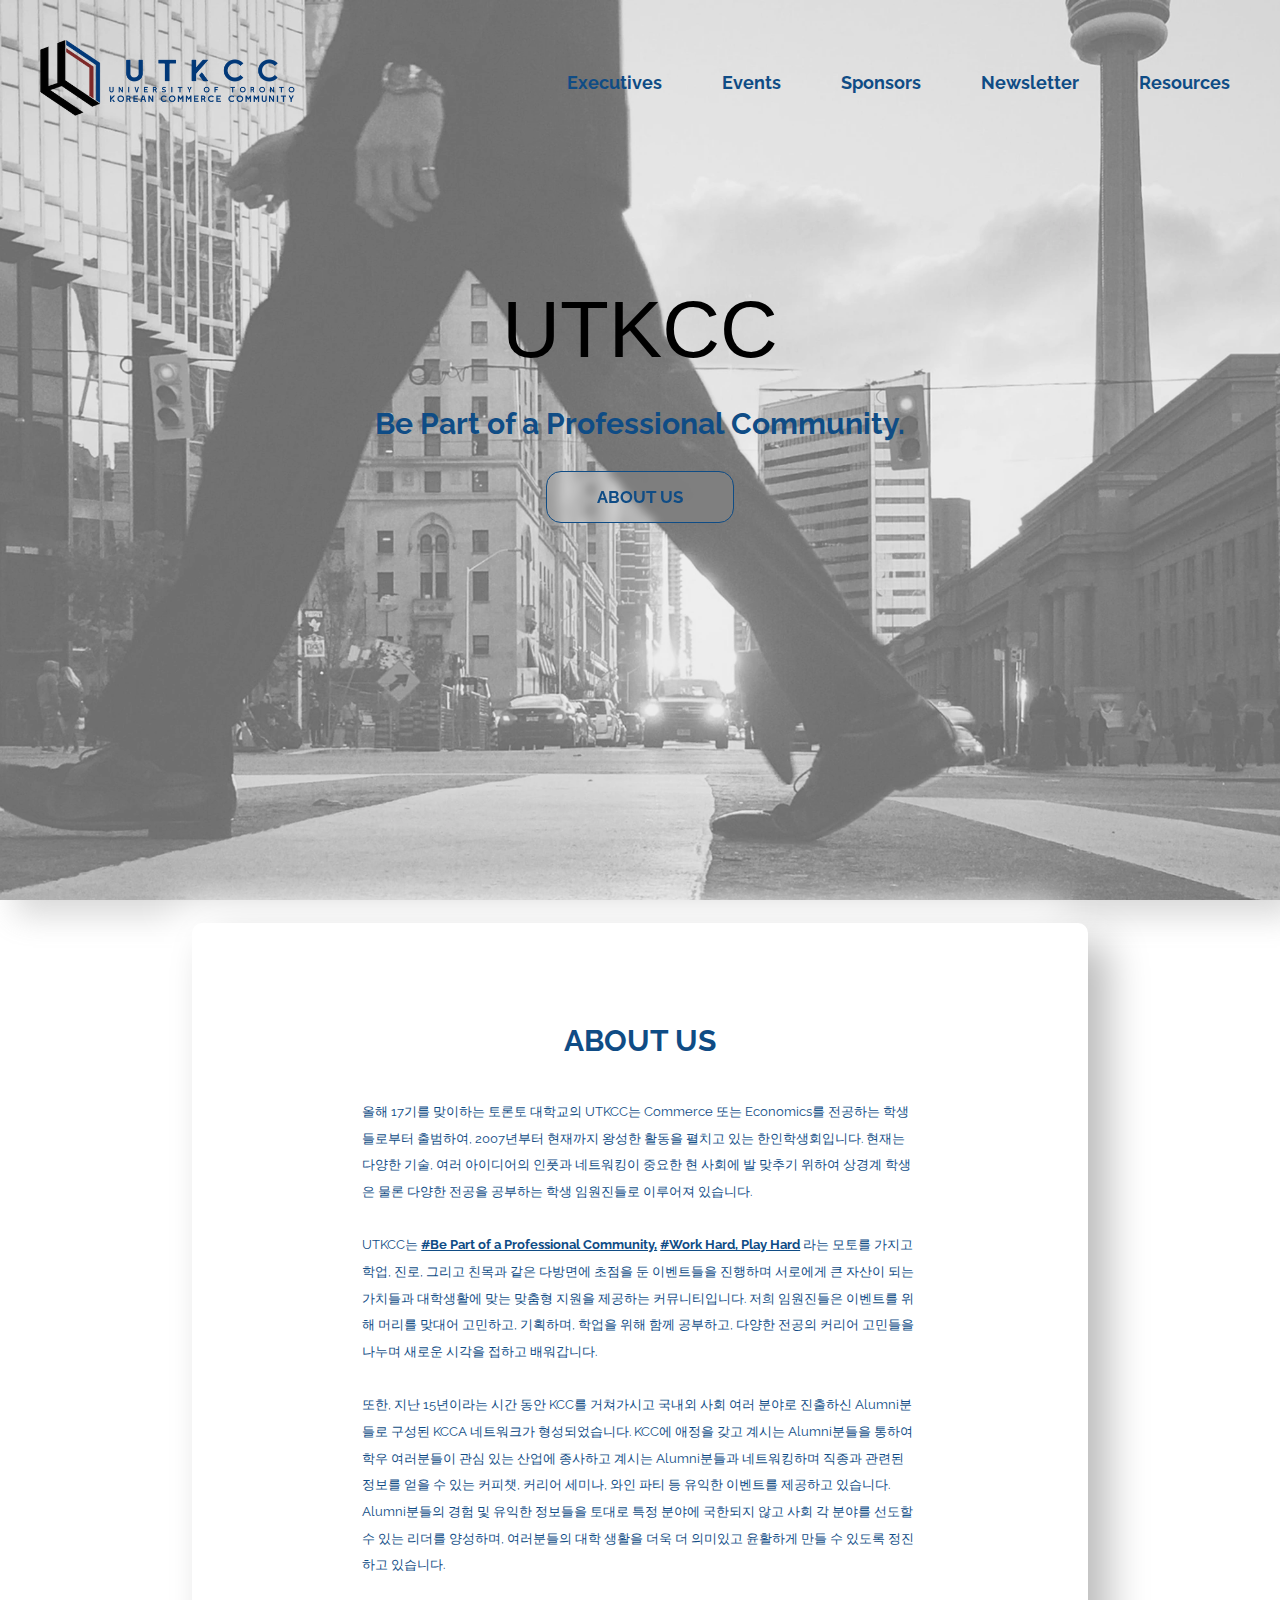
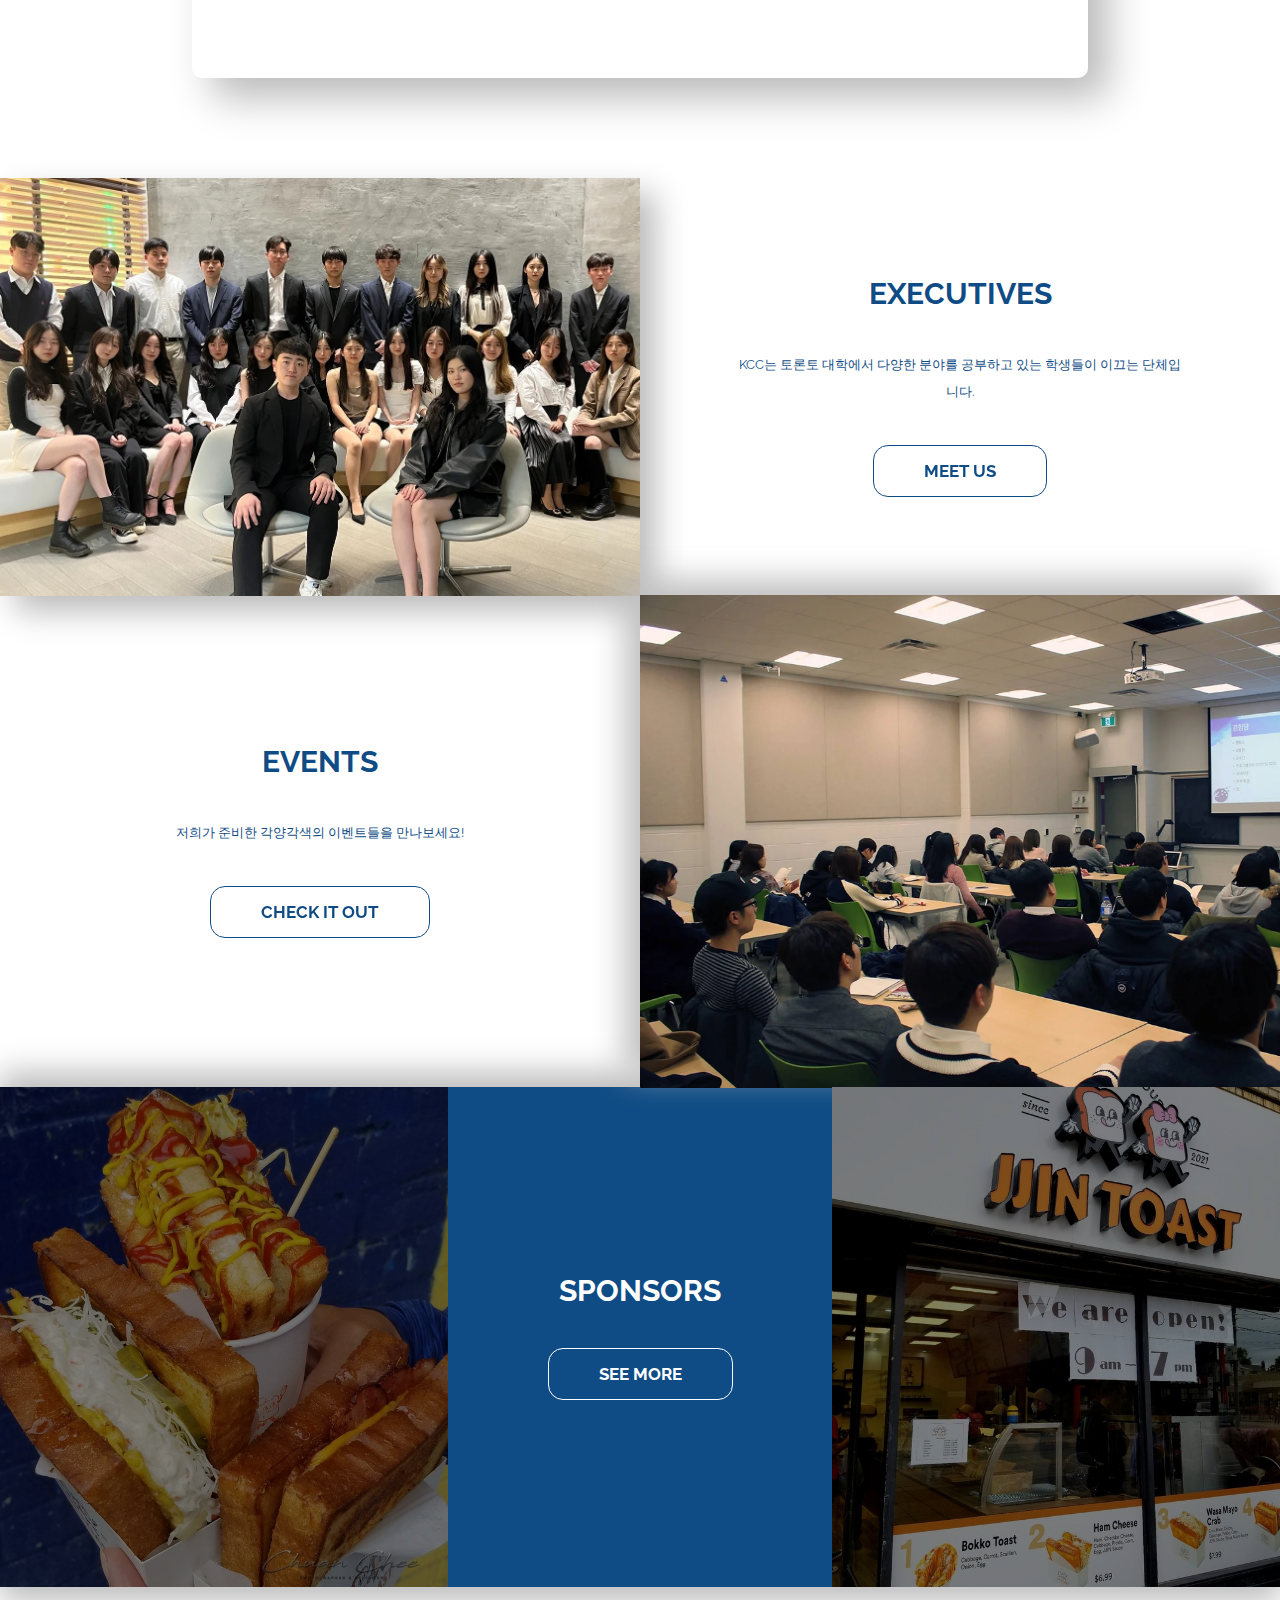
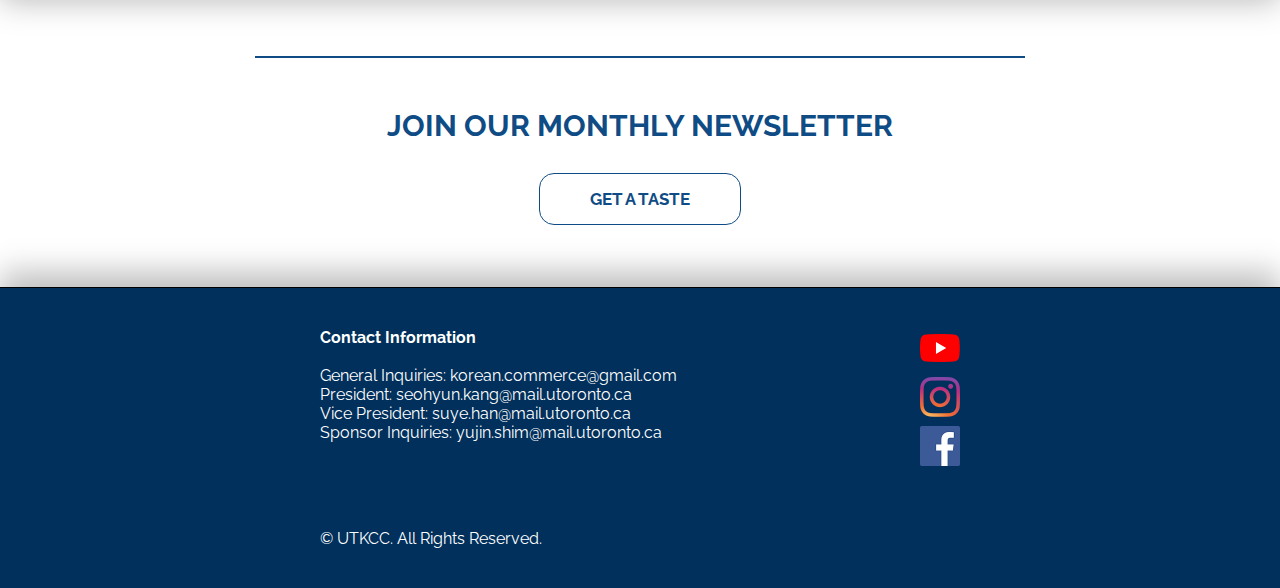
==== index.html @ 94029e86 "sponsor page implementation done" ====
<!DOCTYPE html>
<html lang="en">
  <head>
    <meta charset="utf-8" />
    <!-- <link rel="icon" href="%PUBLIC_URL%/favicon.ico" /> -->
    <meta name="viewport" content="width=device-width, initial-scale=1" />
    <meta name="theme-color" content="#000000" />
    <meta name="description" content="Official Website of UTKCC." />
    <link rel="stylesheet" href="style.css" />
    <!-- <link rel="apple-touch-icon" href="%PUBLIC_URL%/logo.png" /> -->
    <!-- <link rel="manifest" href="%PUBLIC_URL%/manifest.json" /> -->

    <link rel="preconnect" href="https://fonts.googleapis.com" />
    <link rel="preconnect" href="https://fonts.gstatic.com" crossorigin />
    <link
      href="https://fonts.googleapis.com/css2?family=Raleway:wght@400;500;700&display=swap"
      rel="stylesheet"
    />

    <title>UTKCC - University of Toronto Korean Commerce Community</title>
  </head>
  <body>
    <noscript>You need to enable JavaScript to run this app.</noscript>

    <!-- every component goes inside this div -->
    <div class="page-wrapper">
      <header>
        <nav>
          <div class="nav-item logo">
            <a
              href="https://www.utkcc.com/"
              onclick="event.preventDefault(); displayDiv('homepage');"
              class="v-justify"
            >
              <img
                src="assets/navbar/img/pic-logo.webp"
                class="v-justify pic-logo"
              />
            </a>
            <a
              href="https://www.utkcc.com/"
              onclick="event.preventDefault(); displayDiv('homepage');"
              class="v-justify"
            >
              <img
                src="assets/navbar/img/word-logo.webp"
                class="v-justify word-logo"
              />
            </a>
          </div>
          <div class="links">
            <div class="executives nav-item inactive">
              <a
                href="https://www.utkcc.com/executives"
                onclick="event.preventDefault(); displayDiv('executives')"
              >
                Executives
              </a>
            </div>
            <div class="events nav-item inactive">
              <a
                href="https://www.utkcc.com/events"
                onclick="event.preventDefault(); displayDiv('events')"
              >
                Events
              </a>
            </div>
            <div class="sponsors nav-item inactive">
              <a
                href="https://www.utkcc.com/sponsors"
                onclick="event.preventDefault(); displayDiv('sponsors')"
              >
                Sponsors
              </a>
            </div>
            <div class="newsletter nav-item inactive">
              <a
                href="https://www.utkcc.com/newsletter"
                onclick="event.preventDefault(); displayDiv('newsletter')"
              >
                Newsletter
              </a>
            </div>
            <div class="resources nav-item inactive">
              <a
                href="https://www.utkcc.com/resources"
                onclick="event.preventDefault(); displayDiv('resources')"
              >
                Resources
              </a>
            </div>
          </div>
        </nav>
      </header>
      <main id="main">
        <article class="homepage slide active">
          <img
            class="main-bg"
            src="assets/navbar/img/main-bg.webp"
            alt="UTKCC."
          />
          <div class="entry-point">
            <section class="title-container">
              <div id="title">UTKCC</div>
              <div id="motto">Be Part of a Professional Community.</div>
              <div
                class="button-general glass-button"
                onclick="scrollToAboutUs();"
              >
                ABOUT US
              </div>
            </section>
            <!-- about us -->
            <section class="page-intro">
              <div class="about-us">
                <div class="about-us-text-box" id="about-us-scroll-point">
                  <div class="intro-title">ABOUT US</div>
                  <p>
                    올해 17기를 맞이하는 토론토 대학교의 UTKCC는 Commerce 또는
                    Economics를 전공하는 학생들로부터 출범하여, 2007년부터
                    현재까지 왕성한 활동을 펼치고 있는 한인학생회입니다. 현재는
                    다양한 기술, 여러 아이디어의 인풋과 네트워킹이 중요한 현
                    사회에 발 맞추기 위하여 상경계 학생은 물론 다양한 전공을
                    공부하는 학생 임원진들로 이루어져 있습니다. <br />
                    <br />
                    UTKCC는 <u><b>#Be Part of a Professional Community,</b></u>
                    <u><b>#Work Hard, Play Hard</b></u> 라는 모토를 가지고 학업,
                    진로, 그리고 친목과 같은 다방면에 초점을 둔 이벤트들을
                    진행하며 서로에게 큰 자산이 되는 가치들과 대학생활에 맞는
                    맞춤형 지원을 제공하는 커뮤니티입니다. 저희 임원진들은
                    이벤트를 위해 머리를 맞대어 고민하고, 기획하며, 학업을 위해
                    함께 공부하고, 다양한 전공의 커리어 고민들을 나누며 새로운
                    시각을 접하고 배워갑니다.<br />
                    <br />
                    또한, 지난 15년이라는 시간 동안 KCC를 거쳐가시고 국내외 사회
                    여러 분야로 진출하신 Alumni분들로 구성된 KCCA 네트워크가
                    형성되었습니다. KCC에 애정을 갖고 계시는 Alumni분들을 통하여
                    학우 여러분들이 관심 있는 산업에 종사하고 계시는
                    Alumni분들과 네트워킹하며 직종과 관련된 정보를 얻을 수 있는
                    커피챗, 커리어 세미나, 와인 파티 등 유익한 이벤트를 제공하고
                    있습니다. Alumni분들의 경험 및 유익한 정보들을 토대로 특정
                    분야에 국한되지 않고 사회 각 분야를 선도할 수 있는 리더를
                    양성하며, 여러분들의 대학 생활을 더욱 더 의미있고 윤활하게
                    만들 수 있도록 정진하고 있습니다.
                  </p>
                </div>
              </div>
            </section>
            <!-- executives -->
            <section class="page-intro grid">
              <div class="item-left">
                <img
                  class="grid-img"
                  src="/assets/home/img/executives-2022.webp"
                  alt="EXECUTIVES"
                  id="img-left"
                />
              </div>
              <div class="item-right vertical-center">
                <div class="text-box">
                  <div class="intro-title">EXECUTIVES</div>
                  <p>
                    KCC는 토론토 대학에서 다양한 분야를 공부하고 있는 학생들이
                    이끄는 단체입니다.
                  </p>
                  <div
                    class="button-general white-button glass-button"
                    onclick="displayDiv('executives');"
                  >
                    MEET US
                  </div>
                </div>
              </div>
            </section>
            <!-- events -->
            <section class="page-intro grid">
              <div class="item-left vertical-center">
                <div class="text-box">
                  <div class="intro-title">EVENTS</div>
                  <p>저희가 준비한 각양각색의 이벤트들을 만나보세요!</p>
                  <div
                    class="button-general white-button glass-button"
                    onclick="displayDiv('events');"
                  >
                    CHECK IT OUT
                  </div>
                </div>
              </div>
              <div class="item-right">
                <img
                  class="grid-img"
                  src="/assets/home/img/events.png"
                  alt="EVENTS"
                  id="img-right"
                />
              </div>
            </section>
            <!-- sponsors -->
            <section class="page-intro tri-grid">
              <div class="img-transition">
                <img
                  class="sponsor-photos"
                  id="left-front"
                  src="/assets/sponsors/img/jjin1.jpg"
                />
                <img
                  class="sponsor-photos"
                  id="left-rear"
                  src="/assets/sponsors/img/jjin1.jpg"
                />
              </div>
              <div class="text-box vertical-center">
                <div class="wrapper">
                  <div class="intro-title">SPONSORS</div>
                  <div
                    class="button-general color-button"
                    onclick="displayDiv('sponsors');"
                  >
                    SEE MORE
                  </div>
                </div>
              </div>
              <div class="img-transition">
                <img
                  class="sponsor-photos"
                  id="right-front"
                  src="/assets/sponsors/img/jjin2.jpg"
                />
                <img
                  class="sponsor-photos"
                  id="right-rear"
                  src="/assets/sponsors/img/jjin2.jpg"
                />
              </div>
            </section>
          </div>
        </article>
        <article class="executives slide inactive">
          <div class="subpage-title">UTKCC 2023-24 EXECUTIVES</div>
          <div class="subpage-list">
            <div class="subpage-links">President</div>
            <div class="subpage-links">Finance</div>
            <div class="subpage-links">External Relations</div>
            <div class="subpage-links">Marketing</div>
            <div class="subpage-links">Academics</div>
            <div class="subpage-links">Social</div>
            <div class="subpage-links">Media</div>
            <div class="subpage-links">Programming</div>
          </div>
        </article>
        <article class="events slide inactive">
          <div class="subpage-title">UTKCC EVENTS</div>
          <div class="subpage-list">
            <div class="subpage-links" onclick="displayDiv('academic-events')">
              Academic
            </div>
            <div
              class="subpage-links"
              onclick="displayDiv('professional-events')"
            >
              Professional
            </div>
            <div class="subpage-links" onclick="displayDiv('social-events')">
              Social
            </div>
          </div>
        </article>
        <article class="academic-events slide inactive">
          <div class="event-cells" id="academic"></div>
        </article>
        <article class="professional-events slide inactive">
          <div class="event-cells" id="professional"></div>
        </article>
        <article class="social-events slide inactive">
          <div class="event-cells" id="social"></div>
        </article>
        <article class="sponsors slide inactive">
          <div class="subpage-title">UTKCC's SPONSORS</div>
          <div class="subpage-exp">
            <p>
              <br />사진을 클릭하면 구글 지도로 이동합니다. 위치를
              알아보세요!<br />&nbsp;
            </p>
          </div>

          <div class="sponsor-cells" id="sponsor-hub"></div>
          <p>
            UTKCC 2022-2023 Membership Card의 소지자는 위의 제휴 업체 방문 시
            최대 10% 할인 혹은 경품 등 다양한 혜택을 받으실 수 있습니다.
            <br />*Offer varies by sponsor. Please check your membership card
            for details.
          </p>
          <div class="sponsor-package">
            <div class="sponsor-interest">Interested in Sponsoring?</div>
            <hr />
            <p>
              Take a look at our sponsorship package below for more information!
            </p>
            <a href="/assets/s-package/korean.PDF" target="_blank">
              <div class="sponsor-button">Korean</div>
            </a>
            <a href="/assets/s-package/english.PDF" target="_blank">
              <div class="sponsor-button">English</div>
            </a>
          </div>
        </article>
        <article class="newsletter slide inactive">
          <div class="subpage-title">MONTHLY NEWSLETTER</div>
          <div class="subpage-exp">
            <p>
              <br />
              매달 발행되는 UTKCC의 Monthly Newsletter! <br />​ <br />
              바쁜 학업생활에 치이며 놓치고 있던 정보들과 이야기들이 많진
              않으신가요? <br />
              어디서 들어본 것 같은데, 잘 모르겠다 싶은 주제들, 혹은 궁금했는데
              찾기 어려웠던 정보들을 알차게 담아 쉽고 재밌게 전합니다. <br />
              매월 발행되는 KCC 월간 뉴스레터를 이메일 구독하시고 ​간편하게
              받아보세요!
            </p>
          </div>
          <div class="pdf-view">
            <embed
              src="assets/newsletter/newsletter.pdf"
              type="application/pdf"
              frameborder="0"
              scrolling="auto"
              height="100%"
              width="100%"
            />
          </div>
        </article>
        <article class="resources slide inactive"></article>
      </main>

      <!-- join our monthly newsletter part -->
      <section class="join-newsletter vertical-center">
        <div class="form-box">
          <hr class="bar" />
          <div class="intro-title">JOIN OUR MONTHLY NEWSLETTER</div>
          <div class="button-general white-button">GET A TASTE</div>
        </div>
      </section>
    </div>
    <footer>
      <div class="footer-wrapper">
        <div class="footer-1st-floor">
          <div class="footer-emails">
            <b>Contact Information</b>
            <br />
            <br />
            General Inquiries:
            <a href="mailto:korean.commerce@gmail.com">
              korean.commerce@gmail.com
            </a>
            <br />
            President:
            <a id="president"></a>
            <br />
            Vice President:
            <a id="vice_president"></a>
            <br />
            Sponsor Inquiries:
            <a id="sponsor_director"></a>
          </div>
          <div class="footer-img-links">
            <a
              href="https://www.youtube.com/channel/UCN5SOY3SBfDnOq_3652dHeQ"
              target="_blank"
            >
              <img
                src="assets/navbar/img/yt-logo.webp"
                alt="yt"
                height="40"
                width="40"
              />
            </a>
            <a href="https://www.instagram.com/utkcc_/" target="_blank">
              <img
                src="assets/navbar/img/ig-logo.webp"
                alt="ig"
                height="40"
                width="40"
              />
            </a>
            <a href="https://www.facebook.com/groups/utkcc/" target="_blank">
              <img
                src="assets/navbar/img/fb-logo.webp"
                alt="fb"
                height="40"
                width="40"
              />
            </a>
          </div>
        </div>
        <div class="footer-2nd-floor">© UTKCC. All Rights Reserved.</div>
      </div>
    </footer>
    <script type="text/javascript" src="app.js"></script>
  </body>
</html>
---- style.css ----
@font-face {
  font-family: 'TrendSansW00-Four';
  src: url('//db.onlinewebfonts.com/t/33ca94f43a53fc634323a6fe191ffd64.eot');
  src: url('//db.onlinewebfonts.com/t/33ca94f43a53fc634323a6fe191ffd64.eot?#iefix')
      format('embedded-opentype'),
    url('//db.onlinewebfonts.com/t/33ca94f43a53fc634323a6fe191ffd64.woff2')
      format('woff2'),
    url('//db.onlinewebfonts.com/t/33ca94f43a53fc634323a6fe191ffd64.woff')
      format('woff'),
    url('//db.onlinewebfonts.com/t/33ca94f43a53fc634323a6fe191ffd64.ttf')
      format('truetype'),
    url('//db.onlinewebfonts.com/t/33ca94f43a53fc634323a6fe191ffd64.svg#TrendSansW00-Four')
      format('svg');
}

/* CSS RESET */
/* html, body, div, span, applet, object, iframe,
h1, h2, h3, h4, h5, h6, p, blockquote, pre,
a, abbr, acronym, address, big, cite, code,
del, dfn, em, img, ins, kbd, q, s, samp,
small, strike, strong, sub, sup, tt, var,
b, u, i, center,
dl, dt, dd, ol, ul, li,
fieldset, form, label, legend,
table, caption, tbody, tfoot, thead, tr, th, td,
article, aside, canvas, details, embed, 
figure, figcaption, footer, header, hgroup, 
menu, nav, output, ruby, section, summary,
time, mark, audio, video {
	margin: 0;
	padding: 0;
	border: 0;
	font-size: 100%;
	font: inherit;
	vertical-align: baseline;
} */

:root {
  --main-theme-color: #0f4c85;
  --dark-theme-color: #00305b;
}

html {
  scroll-behavior: smooth;
  background-color: #ffffff;
}

html,
body {
  margin: 0;
  padding: 0;
  min-height: 100%;
  border: none;
  user-select: none;
  color: var(--main-theme-color);
  font-family: 'Raleway', 'Franklin Gothic Medium', 'Arial Narrow', Arial,
    sans-serif;
  -webkit-font-smoothing: antialiased;
  -moz-osx-font-smoothing: grayscale;
  user-select: none;
  -moz-user-select: -moz-none;
  -khtml-user-select: none;
  -webkit-user-select: none;
}

/* general section (frequent-usage) */

.page-wrapper {
  min-height: 100vh;
  overflow: hidden;
  position: relative;
}

a {
  text-decoration: none;
  color: inherit;
}

p {
  font-family: 'Raleway', Calibri, 'Trebuchet MS', sans-serif;
  padding: 0;
  margin: 0;
  font-size: 10pt;
  font-weight: 400;
  line-height: 2em;
}

.vertical-center {
  display: flex;
  justify-content: center;
  align-items: center;
}

.button-general {
  margin: auto;
  padding: 15px 50px;
  color: var(--main-theme-color);
  border: 1.8px solid var(--main-theme-color);
  font-weight: bold;
  font-size: 13pt;
  border-radius: 15px;
  width: fit-content;
  cursor: pointer;
}

.glass-button {
  background-color: rgba(255, 255, 255, 0.06);
  backdrop-filter: blur(5px);
}

.glass-button:hover {
  background-color: rgba(255, 255, 255, 0.4);
}

.white-button {
  transition: 0.2s;
}

.white-button:hover {
  background-color: var(--main-theme-color);
  color: white;
}

.color-button {
  transition: 0.2s;
  background-color: var(--main-theme-color);
  border-color: white;
  color: white;
}

.color-button:hover {
  background-color: white;
  color: var(--main-theme-color);
}

/* nav-bar and header section */

nav {
  display: flex;
  justify-content: space-between;
  padding: 20px;
}

nav a {
  text-decoration: none;
  font-weight: bold;
  color: inherit;
}

.logo {
  display: flex;
}

.v-justify {
  margin: auto 0;
}

.pic-logo {
  height: 100px;
  margin-left: -20px;
}

.word-logo {
  height: 70px;
  margin-left: -40px;
}

.links {
  display: flex;
  height: inherit;
  gap: 40px;
  margin-right: 20px;
}

.nav-item {
  padding: 10px;
  margin: auto 0;
  font-size: 18px;
  border-width: 2px;
}

.links .nav-item {
  transition: border ease-in 200ms;
}

.links .nav-item:hover {
  border-style: solid;
  border-color: var(--main-theme-color);
  border-left: none;
  border-right: none;
}

.links .nav-item.active {
  border-style: solid;
  border-color: var(--main-theme-color);
  border-left: none;
  border-right: none;
}

/* article section */

main {
  height: 100%;
}

main .slide {
  height: 100%;
  text-align: center;
  /* border: 3px solid red; */
}

main .slide.active {
  display: block;
}

main .slide.inactive {
  display: none !important;
}

/* the first page a visiter sees */
.homepage .entry-point {
  display: flex;
  flex-direction: column;
  height: max-content;
  position: relative;
  /* overflow: hidden; */
}

.homepage .main-bg {
  position: absolute;
  top: 0;
  left: 0;
  opacity: 0.6;
  max-width: 100vw;
  min-height: 100vh;
  z-index: -1;
  object-fit: cover;
  box-shadow: 15px 15px 30px #bebebe;
}

.homepage .title-container {
  padding: 120px 0 40vh;
  display: flex;
  flex-direction: column;
  gap: 30px;
  /* border-bottom: black 0.3px solid; */
}

#title {
  font-family: 'TrendSansW00-Four', 'arial';
  font-size: 80px;
  color: #000;
  text-align: center;
}

#motto {
  font-family: 'raleway';
  font-weight: bold;
  font-size: 30px;
  text-align: center;
}

.page-intro {
  width: 100%;
  height: min-content;
  background-color: transparent;
}

.intro-title {
  font-size: 30px;
  font-weight: bold;
  text-align: center;
}

.page-intro .about-us {
  margin: 40px 15% 100px;
  /* border: 1px solid black; */
  border-radius: 10px;
  text-align: center;
  background: #ffffff;
  box-shadow: 20px 20px 40px #bababa, -20px -20px 40px #ffffff;
}

.page-intro .about-us-text-box {
  padding: 100px 19% 100px;
  text-align: left;
}

.about-us-text-box .intro-title {
  padding-bottom: 40px;
}

.page-intro.grid {
  display: flex;
  text-align: center;
}

.page-intro.grid .item-left {
  width: 50%;
  background-color: transparent;
}

.page-intro.grid .item-right {
  width: 50%;
  background-color: transparent;
}

.page-intro .grid-img {
  width: 100%;
  margin-bottom: -5px;
}

#img-left {
  box-shadow: 15px 15px 30px #bababa, -15px -15px 30px #ffffff;
}

#img-right {
  position: relative;
  box-shadow: -15px -15px 30px #bebebe;
}

.page-intro.grid .text-box {
  max-width: 70%;
  display: flex;
  flex-direction: column;
  gap: 40px;
}

.page-intro.tri-grid {
  display: flex;
  min-height: 500px;
  background-color: #00000099;
  justify-items: center;
  box-shadow: 0px 15px 30px #bebebe, 0px -15px 30px #bebebe;
}

.page-intro.tri-grid .img-transition {
  width: 35%;
  overflow: hidden;
  position: relative;
}

.page-intro.tri-grid .sponsor-photos {
  position: absolute;
  left: 0;
  top: 0;
  width: 100%;
  height: 100%;
  object-fit: cover;
  filter: brightness(0.5);
  animation: 0.8s linear forwards;
}

@keyframes img-reveal {
  0% {
    opacity: 0;
  }
  100% {
    opacity: 0.8;
  }
}

@keyframes img-hide {
  0% {
    opacity: 0.8;
  }
  100% {
    opacity: 0;
  }
}

.page-intro.tri-grid .text-box {
  width: 30%;
  background-color: var(--main-theme-color);
  color: white;
}

.page-intro.tri-grid .text-box .wrapper {
  display: flex;
  flex-direction: column;
  gap: 40px;
}

/* article - slide */

.subpage-title {
  text-align: center;
  font-weight: bold;
  font-size: 40px;
  color: inherit;
}

.subpage-exp {
  color: black;
}

.subpage-list {
  display: flex;
  flex-direction: column;
  text-align: center;
  align-items: center;
  gap: 10px;
  margin-top: 50px;
}

.subpage-list .subpage-links {
  cursor: pointer;
  padding: 30px 10px;
  border: solid var(--main-theme-color) 1px;
  width: 300px;
  font-size: 20px;
}

/* article - events */

.event-cells {
  width: 92vw;
  margin: 10px auto 0;
  display: grid;
  grid-template-columns: repeat(3, 1fr);
  gap: 4vw;
  text-align: justify;
}

.event-cells > div {
  place-content: center center;
  width: 28vw;
  min-height: 70vw;
  box-shadow: 0px 15px 30px #bebebe;
}

.event-cells > div > img {
  width: 28vw;
  height: 28vw;
  object-fit: cover;
}

.event-cells > div > div {
  margin: 20px;
  color: black;
}

.event-cells > div > div > h2 {
  text-align: left;
  margin: 0 0 10px;
}

.event-cells > div > div > p {
  font-size: 1em;
  color: #000000aa;
}

/* article - sponsors */

.sponsors h2 {
  color: black;
  font-weight: normal;
}

.sponsor-cells {
  display: grid;
  grid-template-columns: 1fr 1fr;
  width: max-content;
  margin: 50px auto;
  gap: 50px;
}

.sponsor-cells > a > div {
  place-content: center center;
  width: 30vw;
  height: 30vw;
  background-position: center;
  background-size: cover;
  text-align: center;
  display: flex;
  align-items: center;
  position: relative;
  color: white;
  background-color: transparent;
  font-weight: bold;
}

.sponsor-cells > a > div:hover {
  color: white;
  background-color: rgba(0, 0, 0, 0.6);
}

.sponsor-cells > a > div > div {
  background-color: rgba(0, 0, 0, 0.6);
  padding: 5px;
  margin: auto;
  color: inherit;
  z-index: 99;
}

.sponsor-cells > a > div > div ~ div {
  width: 100%;
  height: 100%;
  background-color: inherit;
  position: absolute;
  z-index: 98;
}

.sponsor-package {
  background-color: black;
  color: white;
  margin: 20px 0;
  padding: 50px 0;
}

.sponsor-package > .sponsor-interest {
  font-size: 30px;
  font-weight: bold;
  margin: 20px 0;
}

.sponsor-package hr {
  width: 40%;
  margin: 20px auto;
}

.sponsor-package .sponsor-button {
  display: inline-block;
  background-color: black;
  border: 1px solid white;
  border-radius: 10px;
  color: white;
  margin: 10px 10px;
  padding: 10px 20px;
  transition-duration: 0.3s;
}

.sponsor-package .sponsor-button:hover {
  background-color: white;
  color: black;
}

/* article - newsletter */

.pdf-view {
  width: 60vw;
  height: 60vw;
  margin: 50px auto;
}

/* join our newsletter */

section.join-newsletter {
  background-color: transparent;
  text-align: center;
  min-height: 300px;
  /* margin-top: 30px; */
}

.form-box {
  display: flex;
  flex-direction: column;
  text-align: center;
  gap: 30px;
}

section.join-newsletter hr.bar {
  width: 60vw;
  margin-bottom: 20px;
  border: solid 1px var(--main-theme-color);
}

/* footer section */

footer {
  border-top: black 0.3px solid;
  background-color: var(--dark-theme-color);
  color: white;
  height: 300px;
  box-shadow: 0px -15px 30px #bebebe;
}

.footer-wrapper {
  width: 50%;
  height: 220px;
  min-width: 600px;
  margin: 0 auto;
  padding: 40px 0;
  display: flex;
  flex-direction: column;
  justify-content: space-between;
}

.footer-1st-floor {
  display: flex;
  justify-content: space-between;
  gap: 10px;
}

.footer-wrapper a {
  text-decoration: none;
  color: inherit;
}

.footer-img-links {
  display: flex;
  flex-direction: column;
  gap: 5px;
}
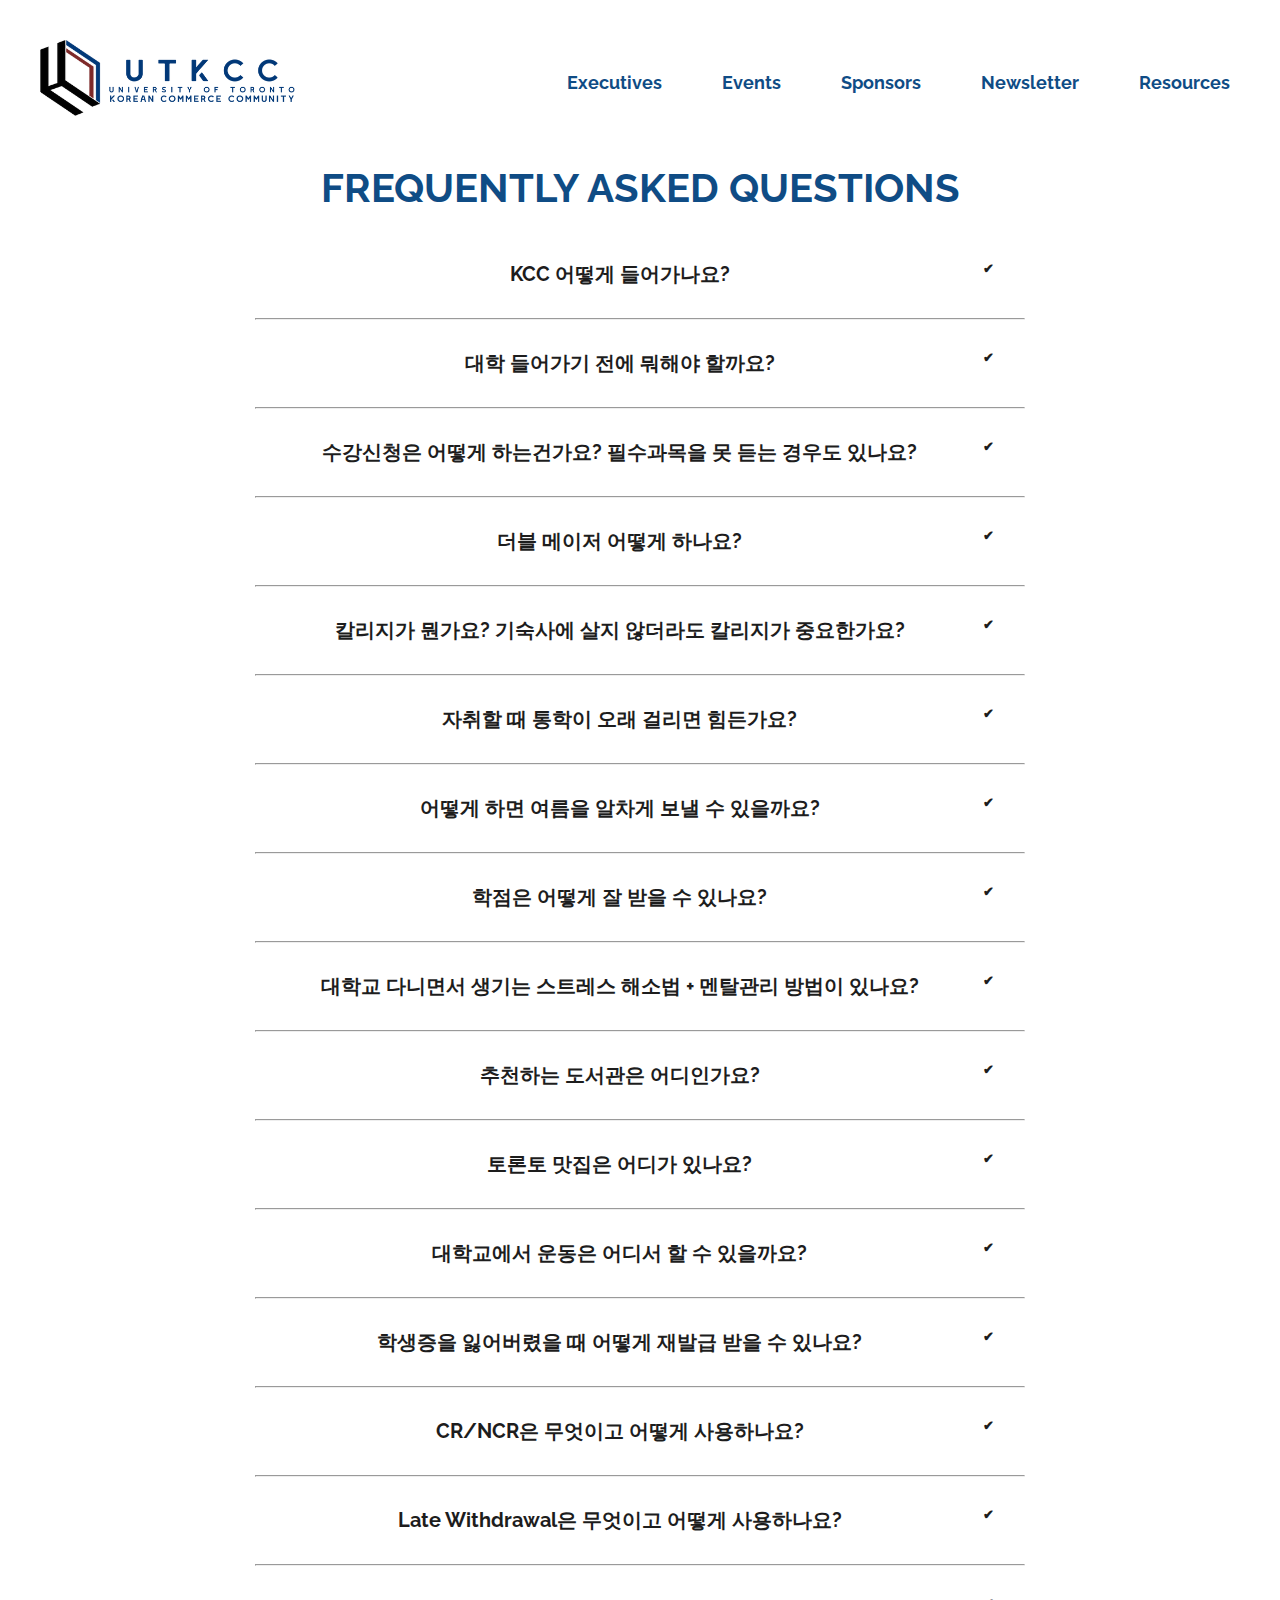
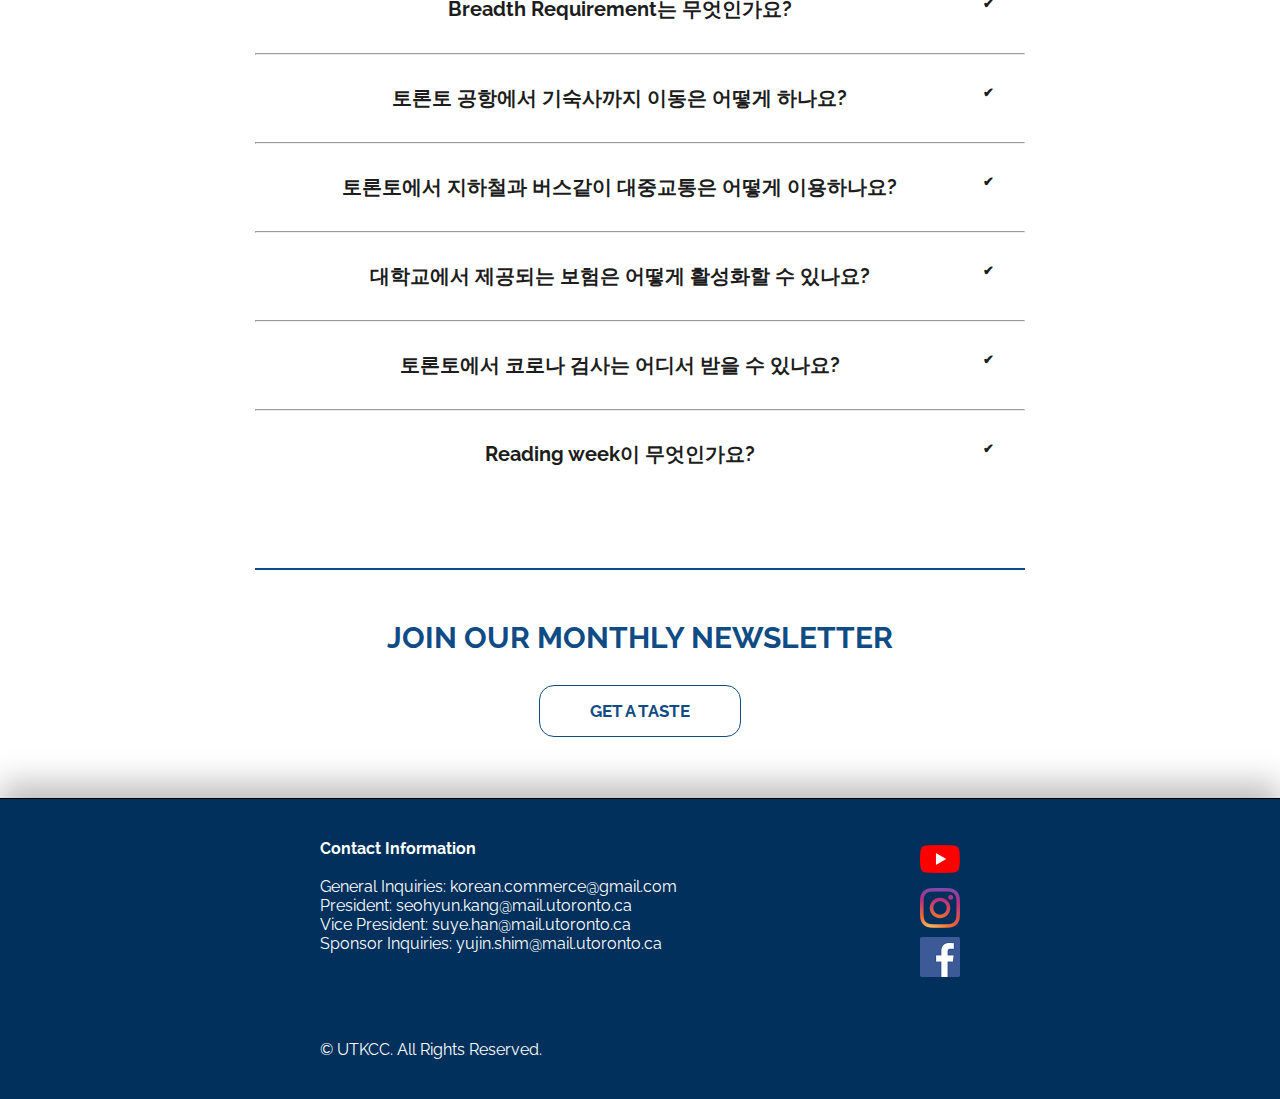
==== commit b20691d7: "resource pages FAQ done. Other features TODO" ====
--- a/index.html
+++ b/index.html
@@ -93,7 +93,7 @@
         </nav>
       </header>
       <main id="main">
-        <article class="homepage slide active">
+        <article class="homepage slide inactive">
           <img
             class="main-bg"
             src="assets/navbar/img/main-bg.webp"
@@ -329,7 +329,433 @@
             />
           </div>
         </article>
-        <article class="resources slide inactive"></article>
+        <article class="resources slide active">
+          <div class="subpage-title">FREQUENTLY ASKED QUESTIONS</div>
+          <section class="faq-container">
+            <div class="faq-box" onclick="toggleClassState(this, 'faq-active')">
+              <!-- faq question -->
+              <h1 class="faq-question">KCC 어떻게 들어가나요?</h1>
+              <!-- faq answer -->
+              <div class="faq-body">
+                <p>
+                  9월에 신입생 인턴 모집 공고가 올라오면 부서별 서류 제출과
+                  면접을 진행합니다. 신입생이 아닌 경우에는 3월에 커미티 모집
+                  공고가 올라갑니다. 많은 지원 부탁드립니다.
+                </p>
+              </div>
+            </div>
+            <hr class="hr-line" />
+            <div class="faq-box" onclick="toggleClassState(this, 'faq-active')">
+              <!-- faq question -->
+              <h1 class="faq-question">대학 들어가기 전에 뭐해야 할까요?</h1>
+              <!-- faq answer -->
+              <div class="faq-body">
+                <p>
+                  대학 들어오기 전에 한국에서 준비할 수 있는 거를 미리 하고 오면
+                  좋은데요, 첫 번째로 캐나다에서는 아플 경우 병원 가기가 힘들기
+                  때문에 건강검진 한번 받는 거 추천드립니다. 그리고 필요한
+                  약들은 미리 한국에서 사 오는 게 좋습니다. 또한, 운전면허도
+                  시간이 될 때 미리 따는 거를 추천드려요. 마지막으로 비자 신청
+                  절대 잊지 말고 미리 해두시길 바랍니다. 학업 관련하여 입학 전
+                  준비할 수 있는 것은 생각보다 적은데요, 만약 문과이시라면
+                  방대한 양의 essay를 쓰게 되기 때문에 단어 공부하는 걸
+                  추천드려요. 이외에는 신입생으로서 할 수 있는 건 1학년 때 들을
+                  syllabus 미리 읽어보기 정도가 될 것 같습니다.
+                </p>
+              </div>
+            </div>
+            <hr class="hr-line" />
+            <div class="faq-box" onclick="toggleClassState(this, 'faq-active')">
+              <!-- faq question -->
+              <h1 class="faq-question">
+                수강신청은 어떻게 하는건가요? 필수과목을 못 듣는 경우도 있나요?
+              </h1>
+              <!-- faq answer -->
+              <div class="faq-body">
+                <p>
+                  수강신청일은 캠퍼스, 과, 그리고 학년마다 날짜가 다릅니다.
+                  본인이 속한 학과와 학년에 유의하여 수강 신청 당일에 시간에
+                  맞춰 Acorn 사이트에서 수강 신청을 하면 됩니다. 인기 있는 교양
+                  과목들은 아무래도 경쟁률이 높을 수도 있지만, 전공 필수과목들은
+                  못 들어가는 경우는 거의 없으니 걱정하지 않으셔도 됩니다. 수강
+                  신청할 때 코스 난이도, 시간대, 건물 간의 거리 등 신경 써야
+                  하는 요소들이 많기 때문에 선배들에게 자문하거나 KCC 아카데믹
+                  안티캘린더를 참고하시는 게 좋습니다. 또한, 7월에 주최하는
+                  Timetable Session에 참가하셔서 KCC 임원들에게 도움을 받는 것을
+                  추천드립니다.
+                </p>
+              </div>
+            </div>
+            <hr class="hr-line" />
+            <div class="faq-box" onclick="toggleClassState(this, 'faq-active')">
+              <!-- faq question -->
+              <h1 class="faq-question">더블 메이저 어떻게 하나요?</h1>
+              <!-- faq answer -->
+              <div class="faq-body">
+                <p>
+                  제일 많은 학부가 소속되어 있는 Faculty of Arts and Science의
+                  경우에는 1 specialist, 2 majors, 1 major & 2 minors 중에
+                  선택하셔야 합니다. UofT Academic Calendar 웹사이트에서
+                  필수과목들을 확인하여 수강하신 후, 2학기가 끝날 때쯤에
+                  Acorn에서 신청하시고 오퍼가 오면 수락하시면 됩니다.
+                </p>
+              </div>
+            </div>
+            <hr class="hr-line" />
+            <div class="faq-box" onclick="toggleClassState(this, 'faq-active')">
+              <!-- faq question -->
+              <h1 class="faq-question">
+                칼리지가 뭔가요? 기숙사에 살지 않더라도 칼리지가 중요한가요?
+              </h1>
+              <!-- faq answer -->
+              <div class="faq-body">
+                <p>
+                  토론토 대학교 내 칼리지 시스템은 Innis College, New College,
+                  St. Michael’s College, Trinity College, University College,
+                  Victoria College 과 Woodsworth College로 이루어져 있으며
+                  Faculty of Arts and Science 학생들을 더 효과적으로 관리하고
+                  서포트하고 있습니다. 모든 칼리지는 동일한 핵심 서비스를
+                  제공하고 있지만 각자 고유한 역사, 문화와 전통을 가지고
+                  있습니다. 기숙사 거주 예정이시라면 본인 학과와 전공수업
+                  위치들을 고려하여 칼리지를 선택하시는 것이 제일 좋을 것
+                  같습니다. 기숙사에 살지 않는 학생들에게도 학업적인 지원,
+                  오리엔테이션, 장학금 등 많은 서비스를 제공하기 때문에 조금 더
+                  다채로운 학교생활을 하고 싶으시면 칼리지 내의 이벤트나 활동에
+                  관심을 두고 참여해 보시는 것도 추천드립니다.
+                </p>
+              </div>
+            </div>
+            <hr class="hr-line" />
+            <div class="faq-box" onclick="toggleClassState(this, 'faq-active')">
+              <!-- faq question -->
+              <h1 class="faq-question">
+                자취할 때 통학이 오래 걸리면 힘든가요?
+              </h1>
+              <!-- faq answer -->
+              <div class="faq-body">
+                <p>
+                  학교 근처에서 자취하게 된다면 큰 비용이 들기 때문에 많이 멀지
+                  않다면 괜찮습니다. 그러나 통학이 오래 걸린다면 불편한 점들이
+                  있는데요, 예를 들어 토론토의 지하철인 TTC가 지연이 잦고 특히
+                  겨울에는 끊길 때도 많아 수업에 늦는 일이 종종 발생합니다.
+                  그래서 걸어서 통학할 수 있는 거리에 있는 위치에서 자취하는
+                  것을 추천드립니다.
+                </p>
+              </div>
+            </div>
+            <hr class="hr-line" />
+            <div class="faq-box" onclick="toggleClassState(this, 'faq-active')">
+              <!-- faq question -->
+              <h1 class="faq-question">
+                어떻게 하면 여름을 알차게 보낼 수 있을까요?
+              </h1>
+              <!-- faq answer -->
+              <div class="faq-body">
+                <p>
+                  학기가 시작되면 공부하는 시간 외에는 큰 여유 시간이 없기
+                  때문에 아쉬움 없이 마음껏 놀고 오는 것이 중요한 거 같습니다.
+                  하지만 좋은 기회가 있다면 여름 동안 인턴십 하는 것도 좋은
+                  선택입니다. 인턴십을 하지 않는다면 자기계발과 휴식에 집중하는
+                  것이 알차게 여름을 보내는 방법인 거 같습니다. 여행, 책 읽기,
+                  운동하기 등 학기 중에 하기 힘든 것들로 시간을 보내시고,
+                  친구들과 가족들이랑 시간 많이 보내면서 힐링하고 오시는 걸
+                  추천드려요.
+                </p>
+              </div>
+            </div>
+            <hr class="hr-line" />
+            <div class="faq-box" onclick="toggleClassState(this, 'faq-active')">
+              <!-- faq question -->
+              <h1 class="faq-question">학점은 어떻게 잘 받을 수 있나요?</h1>
+              <!-- faq answer -->
+              <div class="faq-body">
+                <p>
+                  사람마다 잘 맞는 공부 방식이 있겠지만, 기본적으로 강의와
+                  튜토리얼을 꼭 참석하고 틈틈이 교과서를 읽으며 개념 정리하고
+                  퀴즈나 연습 문제를 풀어보며 배운 것을 응용하는 것을 추천해
+                  드립니다. 질문이 있을 때는 교수님, 조교님 또는 같이 수업 듣는
+                  친구들에게 물어보고 Writing Center와 Learning Center을
+                  찾아가며 더욱더 효과적으로 공부할 수 있습니다. 그러나, 가장
+                  중요한 것은 멘탈 관리, 체력 관리, 그리고 시간 관리인 것
+                  같습니다. 남들에게 휘둘리지 않고 건강한 생활패턴을 유지하며
+                  해야 할 것을 하나하나 자신에게 맞는 속도와 방식으로 해나가는
+                  게 가장 중요합니다.
+                </p>
+              </div>
+            </div>
+            <hr class="hr-line" />
+            <div class="faq-box" onclick="toggleClassState(this, 'faq-active')">
+              <!-- faq question -->
+              <h1 class="faq-question">
+                대학교 다니면서 생기는 스트레스 해소법 + 멘탈관리 방법이 있나요?
+              </h1>
+              <!-- faq answer -->
+              <div class="faq-body">
+                <p>
+                  고등학교에서 받던 점수를 기대하며 대학교에서 첫 시험 점수를
+                  받고 실망하는 경우가 많습니다. 그러나, 대학교의 난이도가 매우
+                  어렵고 업무량도 훨씬 많은 뿐더러 동아리 활동, 대외활동, 자취
+                  또는 기숙사 생활, 등 공부하며 감당해야 할 것이 훨씬 많기
+                  때문에 충분히 그럴 수 있습니다. 언제나 최선을 다하고 후회하지
+                  않으시며 멘탈 관리를 하시고, 스트레스를 해소하기 위해 친구들과
+                  즐거운 시간을 보내거나 취미생활을 즐기는 것을 추천합니다.
+                </p>
+              </div>
+            </div>
+            <hr class="hr-line" />
+            <div class="faq-box" onclick="toggleClassState(this, 'faq-active')">
+              <!-- faq question -->
+              <h1 class="faq-question">추천하는 도서관은 어디인가요?</h1>
+              <!-- faq answer -->
+              <div class="faq-body">
+                <p>
+                  아무래도 유티 도서관 하면 가장 먼저 떠오르기도 하고, 북미에서
+                  3번째로 많은 책을 보유하는 로바츠 도서관을 추천해 드립니다.
+                  로바츠 도서관 건물 안에 스타벅스와 카페테리아가 있기 때문에
+                  많은 학생들이 즐겨 이용하시는 것 같습니다. 이 밖에도 내부가
+                  예쁜 Gerstein Science Information Centre과 24시간 운영하는
+                  Bahen Centre for Information Technology를 추천합니다.
+                </p>
+              </div>
+            </div>
+            <hr class="hr-line" />
+            <div class="faq-box" onclick="toggleClassState(this, 'faq-active')">
+              <!-- faq question -->
+              <h1 class="faq-question">토론토 맛집은 어디가 있나요?</h1>
+              <!-- faq answer -->
+              <div class="faq-body">
+                <p>
+                  미스코리아 (술집), 닭고기 (술집), 아지트 (술집), 포차 (술집),
+                  아지매국밥, 한양족발, 마포감자탕, 명동칼국수, 팔도강산,
+                  달동네, Bone Soup (마라탕), 파이 (태국음식), 사쿠스시 (롤
+                  맛집), 라지즈 (중동음식), 리오쇼우 핫팟 (훠궈), 처치스 치킨,
+                  페리카나 (치킨), cibo (양식), cactus club (양식), cafe landwer
+                  (브런치), raku (우동 맛집), kyoto katsugyu (규카츠), craig’s
+                  cookie (디저트), nanis (젤라또), Scooped by Demetres (젤라또),
+                  Cafe Bloom (마차 맛집)
+                </p>
+              </div>
+            </div>
+            <hr class="hr-line" />
+            <div class="faq-box" onclick="toggleClassState(this, 'faq-active')">
+              <!-- faq question -->
+              <h1 class="faq-question">
+                대학교에서 운동은 어디서 할 수 있을까요?
+              </h1>
+              <!-- faq answer -->
+              <div class="faq-body">
+                <p>
+                  Hart House, Goldring Centre, Athletic Centre 라는 캔퍼스
+                  건물에서 가능합니다. 대표적으로는 Goldring Centre 나 Athletic
+                  Centre 가 있는데요, Goldring Centre에서는 운동기구들이나 dance
+                  studio가 제공 되어있는 반면, Athletic Centre에서는 운동기구도
+                  제공하는 동시에 수영장, track and field 등 유티를 대표하는
+                  Varsity team들이 연습 할 수 있는 공간을 제공하고 있는
+                  장소이기도 합니다.
+                </p>
+              </div>
+            </div>
+            <hr class="hr-line" />
+            <div class="faq-box" onclick="toggleClassState(this, 'faq-active')">
+              <!-- faq question -->
+              <h1 class="faq-question">
+                학생증을 잃어버렸을 때 어떻게 재발급 받을 수 있나요?
+              </h1>
+              <!-- faq answer -->
+              <div class="faq-body">
+                <p>
+                  TCard로 불리는 학생증의 경우, 분실과 도난 사고 발생 시 본인이
+                  직접 $20을 지불하고 재발급 받아야 합니다. 본인 과실 외의
+                  이유로 학생증에 문제가 있을 시에는 무료로 재발급이 가능합니다.
+                  재발급을 위해서는 CLNX 사이트에 접속하여 본인 캠퍼스에 맞게
+                  In-person appointment를 예약합니다. 2년 안에 촬영한 사진과
+                  (지났을 시 재촬영) 여권을 지참하시면 재발급이 가능합니다.
+                </p>
+              </div>
+            </div>
+            <hr class="hr-line" />
+            <div class="faq-box" onclick="toggleClassState(this, 'faq-active')">
+              <!-- faq question -->
+              <h1 class="faq-question">CR/NCR은 무엇이고 어떻게 사용하나요?</h1>
+              <!-- faq answer -->
+              <div class="faq-body">
+                <p>
+                  풀어서 말해 Credit/No Credit option이라고 합니다. 쉽게 설명해
+                  특정 과목의 점수가 GPA에 영향이 가지 않게 하는 제도입니다.
+                  전공 과목, 프로그램 requirement를 채우는데에는 사용할 수
+                  없지만, 교양과목에는 사용이 가능합니다. 쉽게 말해 파이널
+                  점수가 50%가 넘는다면 Credit으로 인정이 되고, 50%가 넘지
+                  못한다면 Credit으로 인정이 불가능합니다. 보통 교양과목에서
+                  50%는 넘을 것 같지만 좋은 학점을 못받을 것 같을 때 사용하시면
+                  GPA에도 무리가 안가고 Breadth Requirement에는 적용이 되니 학점
+                  걱정 없이 유용하게 사용하실 수 있을 것 같습니다. 하지만 CR/NCR
+                  option은 2.0 크레딧까지만 사용할 수 있으니 이 점 유의하시면서
+                  쓰시는게 좋습니다.
+                </p>
+              </div>
+            </div>
+            <hr class="hr-line" />
+            <div class="faq-box" onclick="toggleClassState(this, 'faq-active')">
+              <!-- faq question -->
+              <h1 class="faq-question">
+                Late Withdrawal은 무엇이고 어떻게 사용하나요?
+              </h1>
+              <!-- faq answer -->
+              <div class="faq-body">
+                <p>
+                  Late Withdrawal은 과목 수강이 끝나는 전날까지 특정 과목을
+                  drop할 수 있는 제도입니다. 하지만 본인이 하고있는 degree의
+                  최대 3.0 credit까지만 적용할 수 있으며 college register을
+                  통해서 LWD를 요청 할 수 있습니다. 그 과목은 GPA나 academic
+                  record의 다른 요소들에 영향을 주지 않습니다. 과제량에서 많이
+                  뒤쳐지거나 시험에 전혀 준비되지 않았을 때 그 과목을 끝까지 잘
+                  해내지 못할 것 같을 때 주로 이 제도를 쓰는데 유념해야할 점은
+                  일반적으로 정해진 기간 내에 과목을 drop하는 것과 달리 Late
+                  Withdrawal은 ACORN에 해당 과목이 LWD라고 명시되어질 것입니다.
+                </p>
+              </div>
+            </div>
+            <hr class="hr-line" />
+            <div class="faq-box" onclick="toggleClassState(this, 'faq-active')">
+              <!-- faq question -->
+              <h1 class="faq-question">Breadth Requirement는 무엇인가요?</h1>
+              <!-- faq answer -->
+              <div class="faq-body">
+                <p>
+                  Breadth requirement는 졸업하기 위해 필수적으로 이수해야 하는
+                  학점입니다. 총 5가지의 과목 카테고리가 있습니다. 두 가지 조합
+                  중에서 선택해서 이수하면 됩니다. 첫 번째는 4개의 카테고리에서
+                  1.0학점을 이수하는 것이고 두 번째는 3개의 카테고리에서 1.0씩
+                  이수하는 동시에 나머지 3개의 카테고리에서 0.5학점을 이수하는
+                  방식이 있습니다. <br /><br />
+                  카테고리는
+                  <br />
+                  1. Creative and Cultural Representations
+                  <br />
+                  2. Thought, Belief, and Behaviour
+                  <br />
+                  3. Society and Its Institutions
+                  <br />
+                  4. Living Things and Their Environment
+                  <br />
+                  5. The Physical and Mathematical Universes
+                  <br /><br />
+                  예를 들면 첫 번째 조합으로는 1,2,3,4 카테고리에서 각각
+                  1.0학점씩 이수하는 것이고 두 번째 조합으로는 1,2,3
+                  카테고리에서 1.0씩 그리고 4,5에서 0.5씩 이수할 수 있습니다.
+                </p>
+              </div>
+            </div>
+            <hr class="hr-line" />
+            <div class="faq-box" onclick="toggleClassState(this, 'faq-active')">
+              <!-- faq question -->
+              <h1 class="faq-question">
+                토론토 공항에서 기숙사까지 이동은 어떻게 하나요?
+              </h1>
+              <!-- faq answer -->
+              <div class="faq-body">
+                <p>
+                  토론토 공항에서 최종 목적지인 기숙사 혹은 숙소로 가는 방법은
+                  여러 가지가 있습니다. 공항철도인 “UP EXPRESS”를 탄 후에 네
+                  곳의 역 (Pearson -> weston -> Bloor -> Unio) 중 본인의
+                  목적지와 가까운 역에 내려가는 방법이 있습니다. 하지만, 짐이
+                  많아 대중교통을 타는 게 불편한 분들은 우버나 한인 택시를
+                  이용할 수도 있습니다. 우버는 공항 밖 우버 표지판 앞에서 부르실
+                  수 있습니다. 우버를 잡고 기사님을 만나는 시간까지 시간이
+                  소요되는 단점이 있습니다. 즉흥적으로 우버를 잡기 힘드신 분
+                  또는 한인 업체가 더 편하신 분들은 출국 전 미리 한인 공항 픽업
+                  서비스를 신청하셔서 미리 약속한 장소와 시간에서 가이드분을
+                  만나시길 추천드립니다.
+                </p>
+              </div>
+            </div>
+            <hr class="hr-line" />
+            <div class="faq-box" onclick="toggleClassState(this, 'faq-active')">
+              <!-- faq question -->
+              <h1 class="faq-question">
+                토론토에서 지하철과 버스같이 대중교통은 어떻게 이용하나요?
+              </h1>
+              <!-- faq answer -->
+              <div class="faq-body">
+                <p>
+                  토론토 대중교통 TTC는 지하철, 노면전차 (streetcar), 버스 모두
+                  운영하는 대중교통 업체입니다. 지하철은 두 개의 호선으로
+                  이루어져 있고, 그 외의 목적지들은 streetcar와 버스로 이동
+                  가능합니다. TTC를 이용할 때에는 프레스토 카드를 사용하는데,
+                  한국에서 티머니와 같은 교통카드입니다. 구매는 Shopper’s Drug
+                  Mart 계산대에서 하실 수 있고, 가끔 전철역에서 판매하기도
+                  합니다. 충전은 전철역, TTC 전용 애플리케이션, 또는 Shopper’s
+                  Drug Mart에서 현금이나 카드로 가능합니다. 사용내역과 잔액도
+                  애플리케이션에서 확인 가능하니 다운로드하시는 것을
+                  추천드립니다. 성인 기준 $3.2이라 싸지 않은 금액이지만, 찍힌 후
+                  2시간 동안 무제한으로 이용 가능합니다. 학생 요금을 적용하고
+                  싶으시다면 프레스토 카드를 구매할 때 티카드와 함께 부탁하시면
+                  됩니다. 다만 먼슬리로 결제되는 방식이기 때문에 TTC를 자주
+                  사용하시는 분들 한정으로 추천드립니다.
+                </p>
+              </div>
+            </div>
+            <hr class="hr-line" />
+            <div class="faq-box" onclick="toggleClassState(this, 'faq-active')">
+              <!-- faq question -->
+              <h1 class="faq-question">
+                대학교에서 제공되는 보험은 어떻게 활성화할 수 있나요?
+              </h1>
+              <!-- faq answer -->
+              <div class="faq-body">
+                <p>
+                  작년 기준 토론토 대학교에서 제공하는 보험회사는 Sun
+                  Life입니다. 가입 및 활성화 방법은 간단합니다. mysunlife.ca에
+                  방문하여 계정을 만듭니다. 이때 필요한 게 contact number랑
+                  member id인데 contract number는 050150이고 member ID는 U
+                  더하기 student number 10자리입니다 (예시: U1000123321) 또는
+                  student number가 9자리 이면 UT 더하기 student number
+                  9자리입니다. (예시: UT997123321). 이메일 인증 후에 Sun Life
+                  회사에 가입 때 사용되었던 휴대전화로 1-866-500-8447에 전화를
+                  걸어서 activation 신청을 하면 활성화 및 발급이 완료됩니다.
+                  자세한 사항은link를 통해 확인해주세요!
+                </p>
+              </div>
+            </div>
+            <hr class="hr-line" />
+            <div class="faq-box" onclick="toggleClassState(this, 'faq-active')">
+              <!-- faq question -->
+              <h1 class="faq-question">
+                토론토에서 코로나 검사는 어디서 받을 수 있나요?
+              </h1>
+              <!-- faq answer -->
+              <div class="faq-body">
+                <p>
+                  https://covid-19.ontario.ca/assessment-centre-locations/
+                  <br /><br />
+                  위 사이트에서 자신과 가장 가까운 코로나 검사소를 찾을 수
+                  있습니다. 원하시는 검사소를 클릭하시면, 자세한 주소, 번호,
+                  예약 방법 등 코로나 검사 예약 시 필요한 정보들을 보실 수
+                  있습니다. 여행을 위한 코로나 검사를 받을 시에는 꼭 병원에
+                  가능한지 문의해야 합니다. 어떤 곳들은 코로나 증상 (기침,
+                  발열등) 이 있는 사람들만 검사가 가능하기 때문에 꼭 여행용
+                  코로나 검사가 가능한지 문의해야 합니다. 대부분 검사소의 여행용
+                  코로사 검사 비용은 80불에서 200불 사이입니다.
+                </p>
+              </div>
+            </div>
+            <hr class="hr-line" />
+            <div class="faq-box" onclick="toggleClassState(this, 'faq-active')">
+              <!-- faq question -->
+              <h1 class="faq-question">Reading week이 무엇인가요?</h1>
+              <!-- faq answer -->
+              <div class="faq-body">
+                <p>
+                  Reading week이란 매 학기 중간, 1주일 정도의 기간으로 제공되는
+                  짧은 방학을 의미합니다. 이 기간에는 밀릴 수도 있는 방대한
+                  공부량과 진도를 따라잡을 수 있도록 수업이 진행되지 않으며,
+                  과제를 끝내거나 리딩을 하거나 시험공부를 위한 예습 복습을 하는
+                  등, 기분 전환과 재정비의 시간으로 활용할 수 있습니다.
+                </p>
+              </div>
+            </div>
+          </section>
+        </article>
       </main>
 
       <!-- join our monthly newsletter part -->
--- a/style.css
+++ b/style.css
@@ -388,6 +388,7 @@
   font-weight: bold;
   font-size: 40px;
   color: inherit;
+  margin-bottom: 20px;
 }
 
 .subpage-exp {
@@ -543,6 +544,72 @@
   margin: 50px auto;
 }
 
+/* article - resources */
+
+/* FAQ section */
+
+.faq-container {
+  display: flex;
+  justify-content: center;
+  flex-direction: column;
+}
+
+.hr-line {
+  width: 60%;
+  margin: auto;
+  color: black;
+}
+
+.faq-box {
+  width: 60%;
+  margin: auto;
+}
+
+.faq-question {
+  font-size: 20px;
+  color: #1d1d1d;
+  cursor: pointer;
+  padding: 30px 0;
+  border: none;
+  outline: none;
+  margin: auto;
+  transition-duration: 0.4s;
+}
+
+.faq-body {
+  margin: auto;
+  /* text-align: center; */
+  padding: auto;
+  margin: 0 30px 30px;
+  display: none;
+}
+
+/* Add a background color to the button if it is clicked on (add the .active class with JS), and when you move the mouse over it (hover) */
+.faq-active,
+.faq-question:hover {
+  background-color: #f9f9f9;
+}
+
+/* Style the faq-page panel. Note: hidden by default */
+.faq-active .faq-body {
+  background-color: white;
+  display: block;
+}
+
+.faq-question:after {
+  content: '\02714';
+  /* Unicode character for "plus" sign (+) */
+  font-size: 13px;
+  color: #1d1d1d;
+  float: right;
+  margin-right: 30px;
+}
+
+.faq-active .faq-question:after {
+  content: '\2716';
+  /* Unicode character for "minus" sign (-) */
+}
+
 /* join our newsletter */
 
 section.join-newsletter {
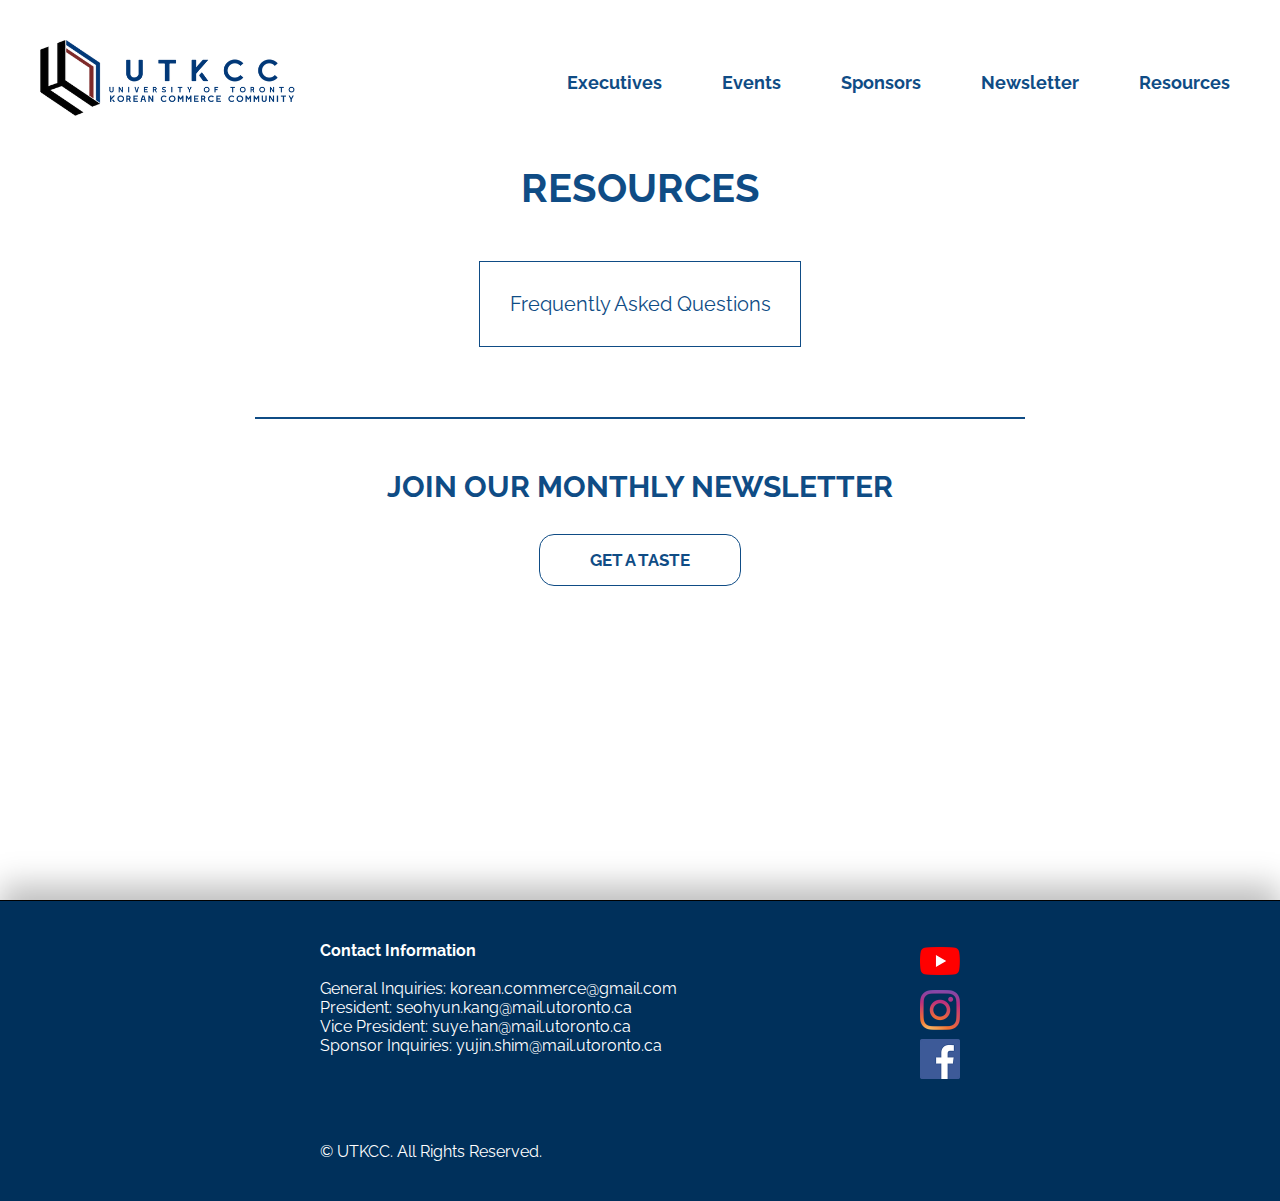
==== commit 2715e2d0: "exec-info.json added." ====
--- a/index.html
+++ b/index.html
@@ -238,14 +238,30 @@
         <article class="executives slide inactive">
           <div class="subpage-title">UTKCC 2023-24 EXECUTIVES</div>
           <div class="subpage-list">
-            <div class="subpage-links">President</div>
-            <div class="subpage-links">Finance</div>
-            <div class="subpage-links">External Relations</div>
-            <div class="subpage-links">Marketing</div>
-            <div class="subpage-links">Academics</div>
-            <div class="subpage-links">Social</div>
-            <div class="subpage-links">Media</div>
-            <div class="subpage-links">Programming</div>
+            <div class="subpage-links" onclick="displayDiv('exec-President')">
+              President
+            </div>
+            <div class="subpage-links" onclick="displayDiv('exec-Finance')">
+              Finance
+            </div>
+            <div class="subpage-links" onclick="displayDiv('exec-ER')">
+              External Relations
+            </div>
+            <div class="subpage-links" onclick="displayDiv('exec-Marketing')">
+              Marketing
+            </div>
+            <div class="subpage-links" onclick="displayDiv('exec-Academics')">
+              Academics
+            </div>
+            <div class="subpage-links" onclick="displayDiv('exec-Social')">
+              Social
+            </div>
+            <div class="subpage-links" onclick="displayDiv('exec-Media')">
+              Media
+            </div>
+            <div class="subpage-links" onclick="displayDiv('exec-Programming')">
+              Programming
+            </div>
           </div>
         </article>
         <article class="events slide inactive">
@@ -330,6 +346,14 @@
           </div>
         </article>
         <article class="resources slide active">
+          <div class="subpage-title">RESOURCES</div>
+          <div class="subpage-list">
+            <div class="subpage-links" onclick="displayDiv('resources-faq')">
+              Frequently Asked Questions
+            </div>
+          </div>
+        </article>
+        <article class="resources-faq slide inactive">
           <div class="subpage-title">FREQUENTLY ASKED QUESTIONS</div>
           <section class="faq-container">
             <div class="faq-box" onclick="toggleClassState(this, 'faq-active')">
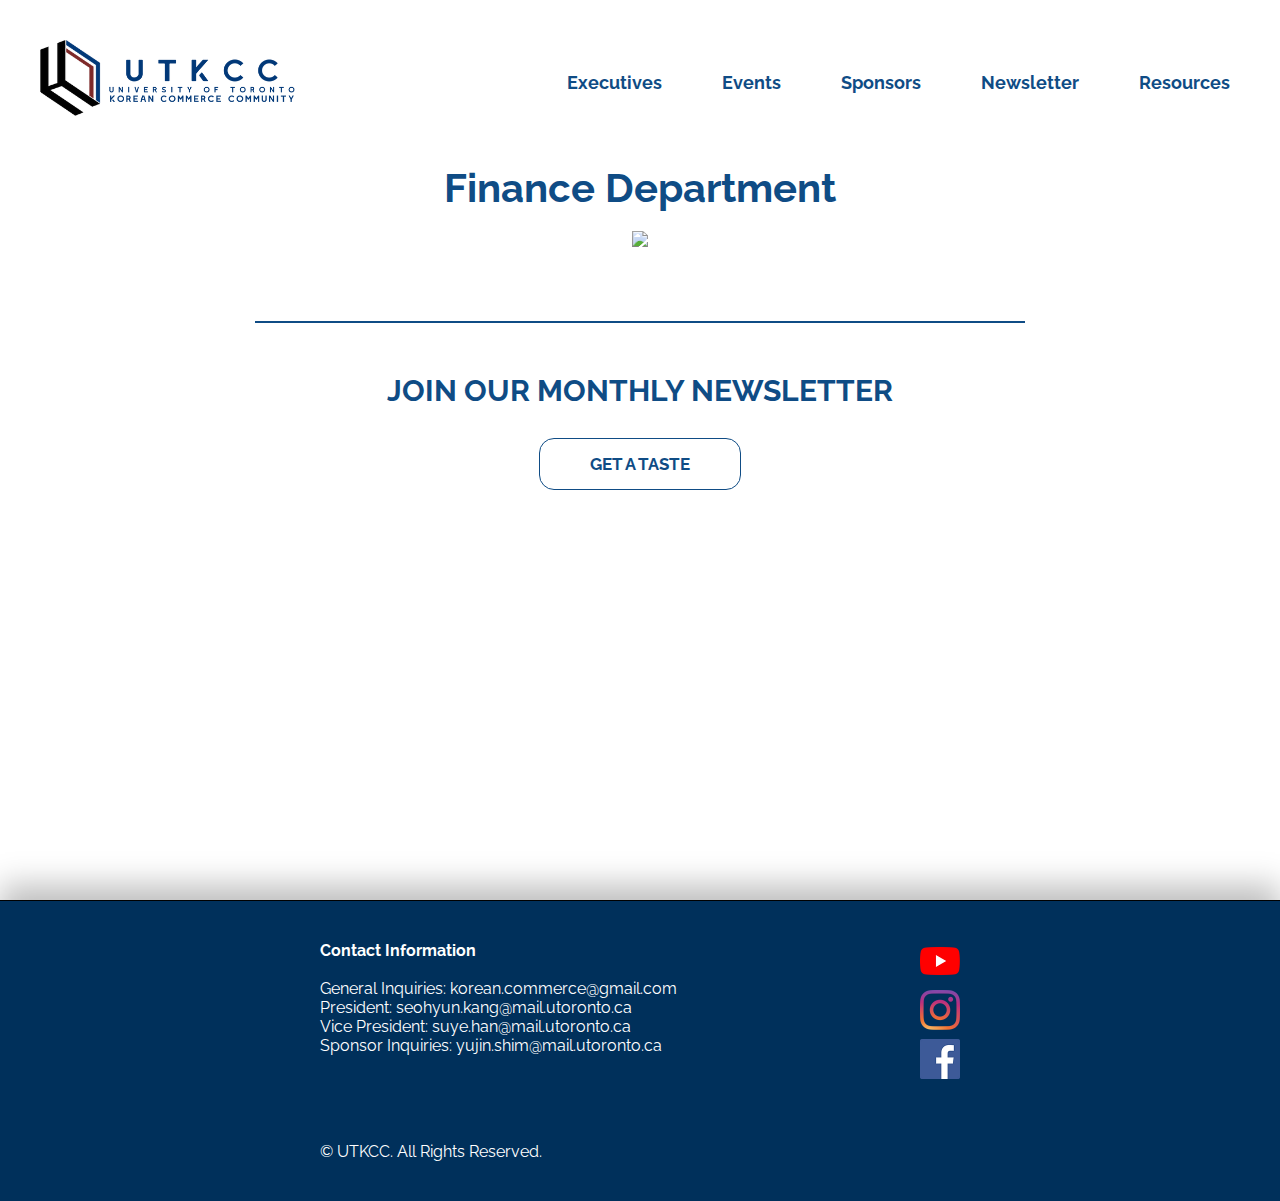
==== commit d0eb7fdb: "add algo: exec by dept" ====
--- a/index.html
+++ b/index.html
@@ -241,7 +241,7 @@
             <div class="subpage-links" onclick="displayDiv('exec-President')">
               President
             </div>
-            <div class="subpage-links" onclick="displayDiv('exec-Finance')">
+            <div class="subpage-links" onclick="displayDiv('exec-finance')">
               Finance
             </div>
             <div class="subpage-links" onclick="displayDiv('exec-ER')">
@@ -256,11 +256,21 @@
             <div class="subpage-links" onclick="displayDiv('exec-Social')">
               Social
             </div>
-            <div class="subpage-links" onclick="displayDiv('exec-Media')">
+            <div class="subpage-links" onclick="displayDiv('exec-media')">
               Media
             </div>
             <div class="subpage-links" onclick="displayDiv('exec-Programming')">
               Programming
+            </div>
+          </div>
+        </article>
+        <article class="exec-finance slide active">
+          <div class="subpage-title">Finance Department</div>
+          <div class="" id="finance-dept">
+            <div class="member-row">
+              <div class="member">
+                <img src="./assets/executives/exec-headshots/강서현.png" />
+              </div>
             </div>
           </div>
         </article>
@@ -345,7 +355,7 @@
             />
           </div>
         </article>
-        <article class="resources slide active">
+        <article class="resources slide inactive">
           <div class="subpage-title">RESOURCES</div>
           <div class="subpage-list">
             <div class="subpage-links" onclick="displayDiv('resources-faq')">
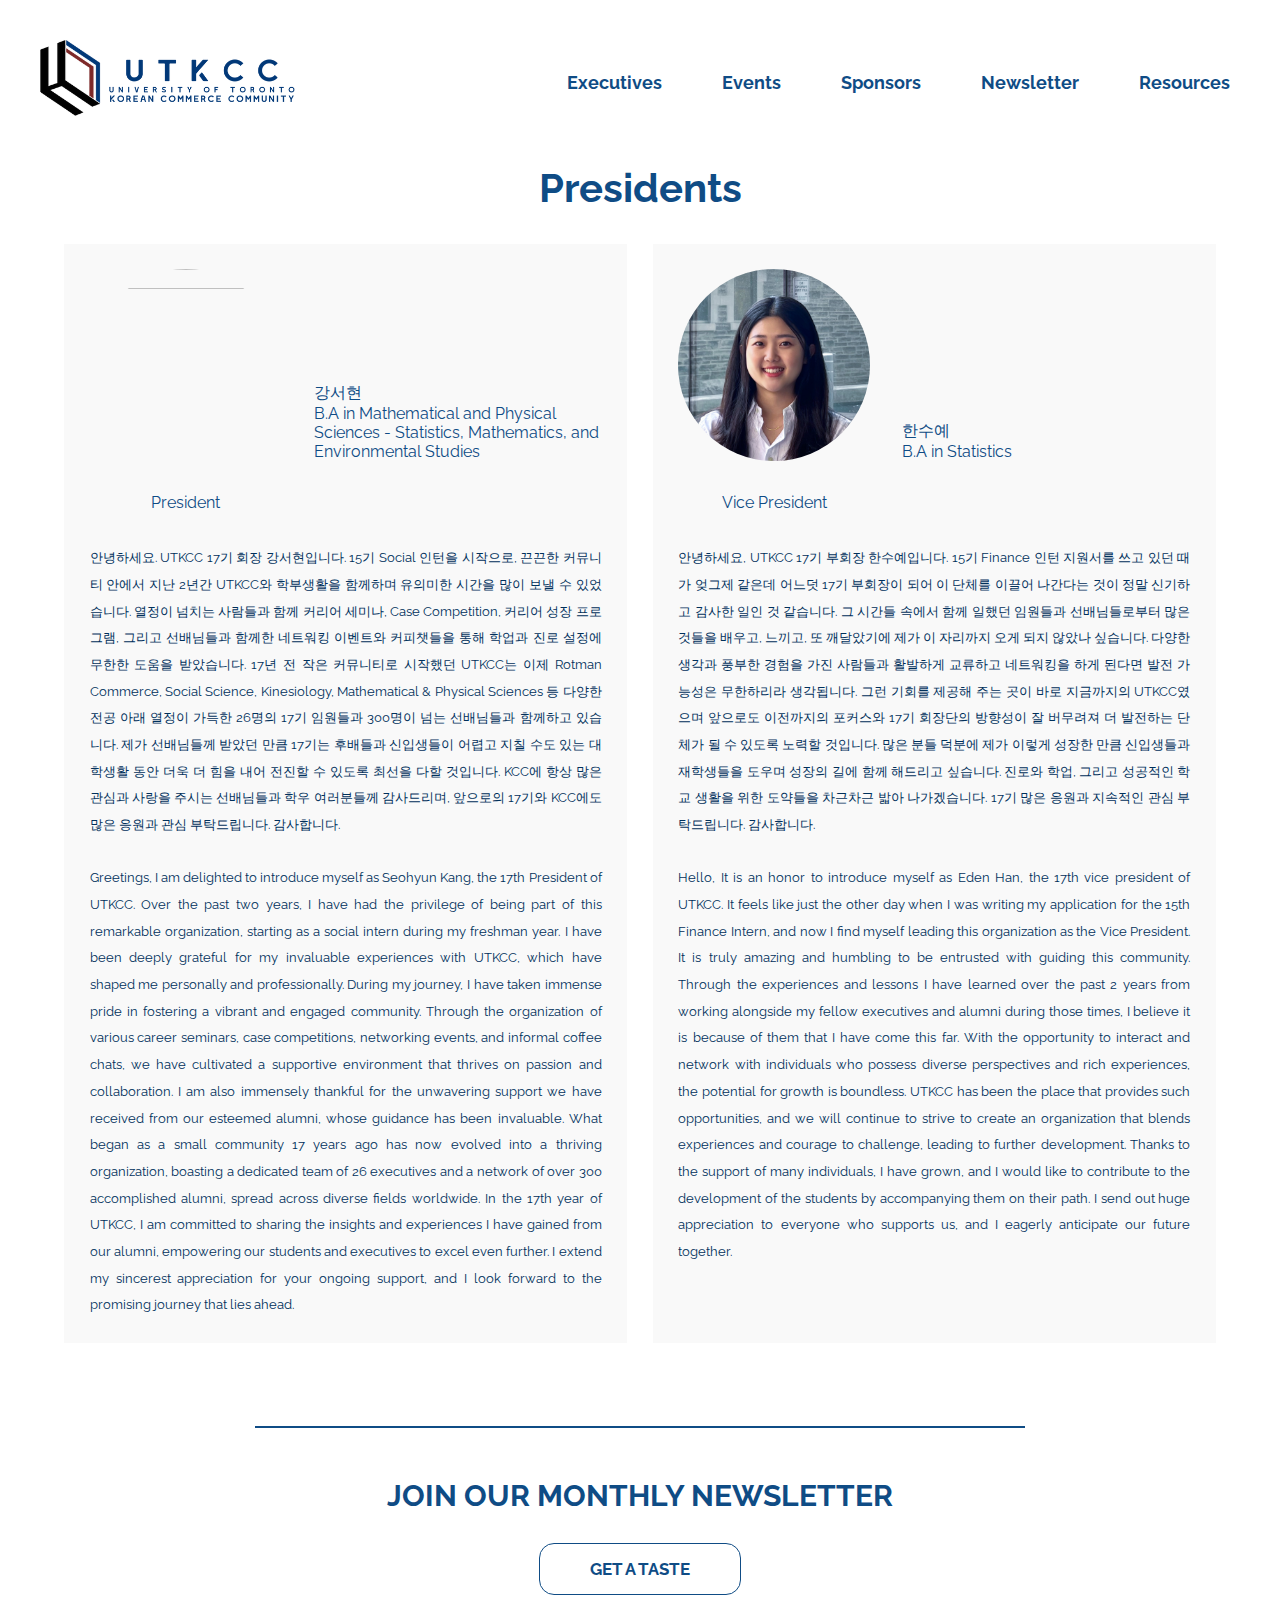
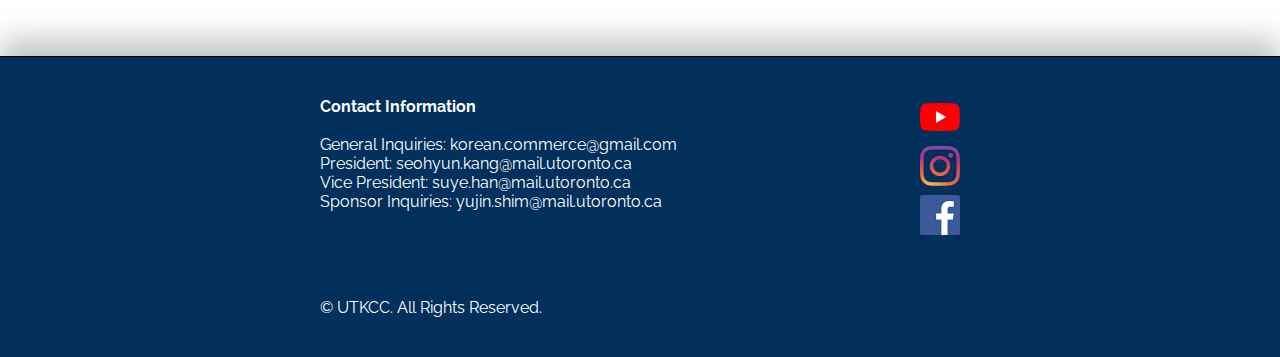
==== commit d0f30514: "without design aspects, functionality implemented." ====
--- a/index.html
+++ b/index.html
@@ -241,10 +241,13 @@
             <div class="subpage-links" onclick="displayDiv('exec-President')">
               President
             </div>
-            <div class="subpage-links" onclick="displayDiv('exec-finance')">
+            <div class="subpage-links" onclick="displayDiv('exec-Finance')">
               Finance
             </div>
-            <div class="subpage-links" onclick="displayDiv('exec-ER')">
+            <div
+              class="subpage-links"
+              onclick="displayDiv('exec-External-Relations')"
+            >
               External Relations
             </div>
             <div class="subpage-links" onclick="displayDiv('exec-Marketing')">
@@ -256,7 +259,7 @@
             <div class="subpage-links" onclick="displayDiv('exec-Social')">
               Social
             </div>
-            <div class="subpage-links" onclick="displayDiv('exec-media')">
+            <div class="subpage-links" onclick="displayDiv('exec-Media')">
               Media
             </div>
             <div class="subpage-links" onclick="displayDiv('exec-Programming')">
@@ -264,15 +267,146 @@
             </div>
           </div>
         </article>
-        <article class="exec-finance slide active">
+        <article class="exec-President slide active">
+          <div class="subpage-title">Presidents</div>
+          <div class="" id="dept-President">
+            <div class="bio member-row">
+              <div class="president-member">
+                <img src="assets/executives/exec-headshots/강서현.png" />
+                <div class="nameProgram">
+                  <div class="name">강서현</div>
+                  <div class="program">
+                    B.A in Mathematical and Physical Sciences - Statistics,
+                    Mathematics, and Environmental Studies
+                  </div>
+                </div>
+                <div class="position">President</div>
+                <div class="greetings">
+                  <p>
+                    안녕하세요. UTKCC 17기 회장 강서현입니다. 15기 Social 인턴을
+                    시작으로, 끈끈한 커뮤니티 안에서 지난 2년간 UTKCC와
+                    학부생활을 함께하며 유의미한 시간을 많이 보낼 수 있었습니다.
+                    열정이 넘치는 사람들과 함께 커리어 세미나, Case Competition,
+                    커리어 성장 프로그램, 그리고 선배님들과 함께한 네트워킹
+                    이벤트와 커피챗들을 통해 학업과 진로 설정에 무한한 도움을
+                    받았습니다. 17년 전 작은 커뮤니티로 시작했던 UTKCC는 이제
+                    Rotman Commerce, Social Science, Kinesiology, Mathematical &
+                    Physical Sciences 등 다양한 전공 아래 열정이 가득한 26명의
+                    17기 임원들과 300명이 넘는 선배님들과 함께하고 있습니다.
+                    제가 선배님들께 받았던 만큼 17기는 후배들과 신입생들이
+                    어렵고 지칠 수도 있는 대학생활 동안 더욱 더 힘을 내어 전진할
+                    수 있도록 최선을 다할 것입니다. KCC에 항상 많은 관심과
+                    사랑을 주시는 선배님들과 학우 여러분들께 감사드리며,
+                    앞으로의 17기와 KCC에도 많은 응원과 관심 부탁드립니다.
+                    감사합니다. ​
+                    <br />
+                    <br />
+                    Greetings, I am delighted to introduce myself as Seohyun
+                    Kang, the 17th President of UTKCC. Over the past two years,
+                    I have had the privilege of being part of this remarkable
+                    organization, starting as a social intern during my freshman
+                    year. I have been deeply grateful for my invaluable
+                    experiences with UTKCC, which have shaped me personally and
+                    professionally. During my journey, I have taken immense
+                    pride in fostering a vibrant and engaged community. Through
+                    the organization of various career seminars, case
+                    competitions, networking events, and informal coffee chats,
+                    we have cultivated a supportive environment that thrives on
+                    passion and collaboration. I am also immensely thankful for
+                    the unwavering support we have received from our esteemed
+                    alumni, whose guidance has been invaluable. What began as a
+                    small community 17 years ago has now evolved into a thriving
+                    organization, boasting a dedicated team of 26 executives and
+                    a network of over 300 accomplished alumni, spread across
+                    diverse fields worldwide. In the 17th year of UTKCC, I am
+                    committed to sharing the insights and experiences I have
+                    gained from our alumni, empowering our students and
+                    executives to excel even further. I extend my sincerest
+                    appreciation for your ongoing support, and I look forward to
+                    the promising journey that lies ahead.
+                  </p>
+                </div>
+              </div>
+              <div class="president-member">
+                <img src="assets/executives/exec-headshots/한수예.png" />
+                <div class="nameProgram">
+                  <div class="name">한수예</div>
+                  <div class="program">B.A in Statistics</div>
+                </div>
+                <div class="position">Vice President</div>
+                <div class="greetings">
+                  <p>
+                    안녕하세요, UTKCC 17기 부회장 한수예입니다. 15기 Finance
+                    인턴 지원서를 쓰고 있던 때가 엊그제 같은데 어느덧 17기
+                    부회장이 되어 이 단체를 이끌어 나간다는 것이 정말 신기하고
+                    감사한 일인 것 같습니다. 그 시간들 속에서 함께 일했던
+                    임원들과 선배님들로부터 많은 것들을 배우고, 느끼고, 또
+                    깨달았기에 제가 이 자리까지 오게 되지 않았나 싶습니다.
+                    다양한 생각과 풍부한 경험을 가진 사람들과 활발하게 교류하고
+                    네트워킹을 하게 된다면 발전 가능성은 무한하리라 생각됩니다.
+                    그런 기회를 제공해 주는 곳이 바로 지금까지의 UTKCC였으며
+                    앞으로도 이전까지의 포커스와 17기 회장단의 방향성이 잘
+                    버무려져 더 발전하는 단체가 될 수 있도록 노력할 것입니다.
+                    많은 분들 덕분에 제가 이렇게 성장한 만큼 신입생들과
+                    재학생들을 도우며 성장의 길에 함께 해드리고 싶습니다. 진로와
+                    학업, 그리고 성공적인 학교 생활을 위한 도약들을 차근차근
+                    밟아 나가겠습니다. 17기 많은 응원과 지속적인 관심
+                    부탁드립니다. 감사합니다.
+                    <br />
+                    <br />
+                    Hello, It is an honor to introduce myself as Eden Han, the
+                    17th vice president of UTKCC. It feels like just the other
+                    day when I was writing my application for the 15th Finance
+                    Intern, and now I find myself leading this organization as
+                    the Vice President. It is truly amazing and humbling to be
+                    entrusted with guiding this community. Through the
+                    experiences and lessons I have learned over the past 2 years
+                    from working alongside my fellow executives and alumni
+                    during those times, I believe it is because of them that I
+                    have come this far. With the opportunity to interact and
+                    network with individuals who possess diverse perspectives
+                    and rich experiences, the potential for growth is boundless.
+                    UTKCC has been the place that provides such opportunities,
+                    and we will continue to strive to create an organization
+                    that blends experiences and courage to challenge, leading to
+                    further development. Thanks to the support of many
+                    individuals, I have grown, and I would like to contribute to
+                    the development of the students by accompanying them on
+                    their path. I send out huge appreciation to everyone who
+                    supports us, and I eagerly anticipate our future together.
+                  </p>
+                </div>
+              </div>
+            </div>
+          </div>
+        </article>
+        <article class="exec-Finance slide inactive">
           <div class="subpage-title">Finance Department</div>
-          <div class="" id="finance-dept">
-            <div class="member-row">
-              <div class="member">
-                <img src="./assets/executives/exec-headshots/강서현.png" />
-              </div>
-            </div>
-          </div>
+          <div class="" id="dept-Finance"></div>
+        </article>
+        <article class="exec-External-Relations slide inactive">
+          <div class="subpage-title">External Relations Department</div>
+          <div class="" id="dept-External-Relations"></div>
+        </article>
+        <article class="exec-Marketing slide inactive">
+          <div class="subpage-title">Marketing Department</div>
+          <div class="" id="dept-Marketing"></div>
+        </article>
+        <article class="exec-Academic slide inactive">
+          <div class="subpage-title">Academic Department</div>
+          <div class="" id="dept-Academic"></div>
+        </article>
+        <article class="exec-Social slide inactive">
+          <div class="subpage-title">Social Department</div>
+          <div class="" id="dept-Social"></div>
+        </article>
+        <article class="exec-Media slide inactive">
+          <div class="subpage-title">Media Department</div>
+          <div class="" id="dept-Media"></div>
+        </article>
+        <article class="exec-Programming slide inactive">
+          <div class="subpage-title">Programming Department</div>
+          <div class="" id="dept-Programming"></div>
         </article>
         <article class="events slide inactive">
           <div class="subpage-title">UTKCC EVENTS</div>
@@ -797,7 +931,13 @@
         <div class="form-box">
           <hr class="bar" />
           <div class="intro-title">JOIN OUR MONTHLY NEWSLETTER</div>
-          <div class="button-general white-button">GET A TASTE</div>
+          <a
+            class="button-general white-button"
+            rel="noopener noreferrer"
+            target="_blank"
+            href="https://docs.google.com/forms/d/1h8FoNhv85dFnX4ICnw9BmvtRr_MBFhHS5Z6WrRlUP6Y/viewform?edit_requested=true"
+            >GET A TASTE</a
+          >
         </div>
       </section>
     </div>
--- a/style.css
+++ b/style.css
@@ -1,16 +1,7 @@
 @font-face {
   font-family: 'TrendSansW00-Four';
-  src: url('//db.onlinewebfonts.com/t/33ca94f43a53fc634323a6fe191ffd64.eot');
-  src: url('//db.onlinewebfonts.com/t/33ca94f43a53fc634323a6fe191ffd64.eot?#iefix')
-      format('embedded-opentype'),
-    url('//db.onlinewebfonts.com/t/33ca94f43a53fc634323a6fe191ffd64.woff2')
-      format('woff2'),
-    url('//db.onlinewebfonts.com/t/33ca94f43a53fc634323a6fe191ffd64.woff')
-      format('woff'),
-    url('//db.onlinewebfonts.com/t/33ca94f43a53fc634323a6fe191ffd64.ttf')
-      format('truetype'),
-    url('//db.onlinewebfonts.com/t/33ca94f43a53fc634323a6fe191ffd64.svg#TrendSansW00-Four')
-      format('svg');
+  src: url('//db.onlinewebfonts.com/t/33ca94f43a53fc634323a6fe191ffd64.woff2')
+    format('woff2');
 }
 
 /* CSS RESET */
@@ -412,6 +403,76 @@
   font-size: 20px;
 }
 
+/* article - executives */
+
+.president-member {
+  background-color: rgb(249, 249, 249);
+  padding: 2vw;
+  margin: 1vw;
+  min-width: 40vw;
+  max-width: 400px;
+
+  display: grid;
+  grid-template-areas:
+    'a b'
+    'd f'
+    'e e';
+
+  grid-template-columns: 4fr 6fr;
+  grid-auto-rows: min-content;
+  text-align: left;
+  gap: 2em;
+}
+
+.president-member img {
+  aspect-ratio: 1/1;
+  object-fit: cover;
+  width: 100%;
+  height: min-content;
+  border-radius: 50%;
+  grid-area: a;
+}
+
+.president-member .nameProgram {
+  grid-area: b;
+  align-self: flex-end;
+}
+
+.president-member .position {
+  text-align: center;
+  grid-area: d;
+  align-self: flex-end;
+}
+
+.president-member .greetings {
+  grid-area: e;
+  color: rgb(0, 48, 91);
+  text-align: justify;
+}
+
+.member-row {
+  display: flex;
+  justify-content: center;
+  flex-wrap: wrap;
+}
+
+.member {
+  margin: 5vw;
+  display: flex;
+  flex-flow: column;
+}
+
+.member img {
+  aspect-ratio: 1/1;
+  max-width: 20vw;
+  object-fit: cover;
+  border-radius: 50%;
+}
+
+.member div {
+  max-width: 20vw;
+}
+
 /* article - events */
 
 .event-cells {
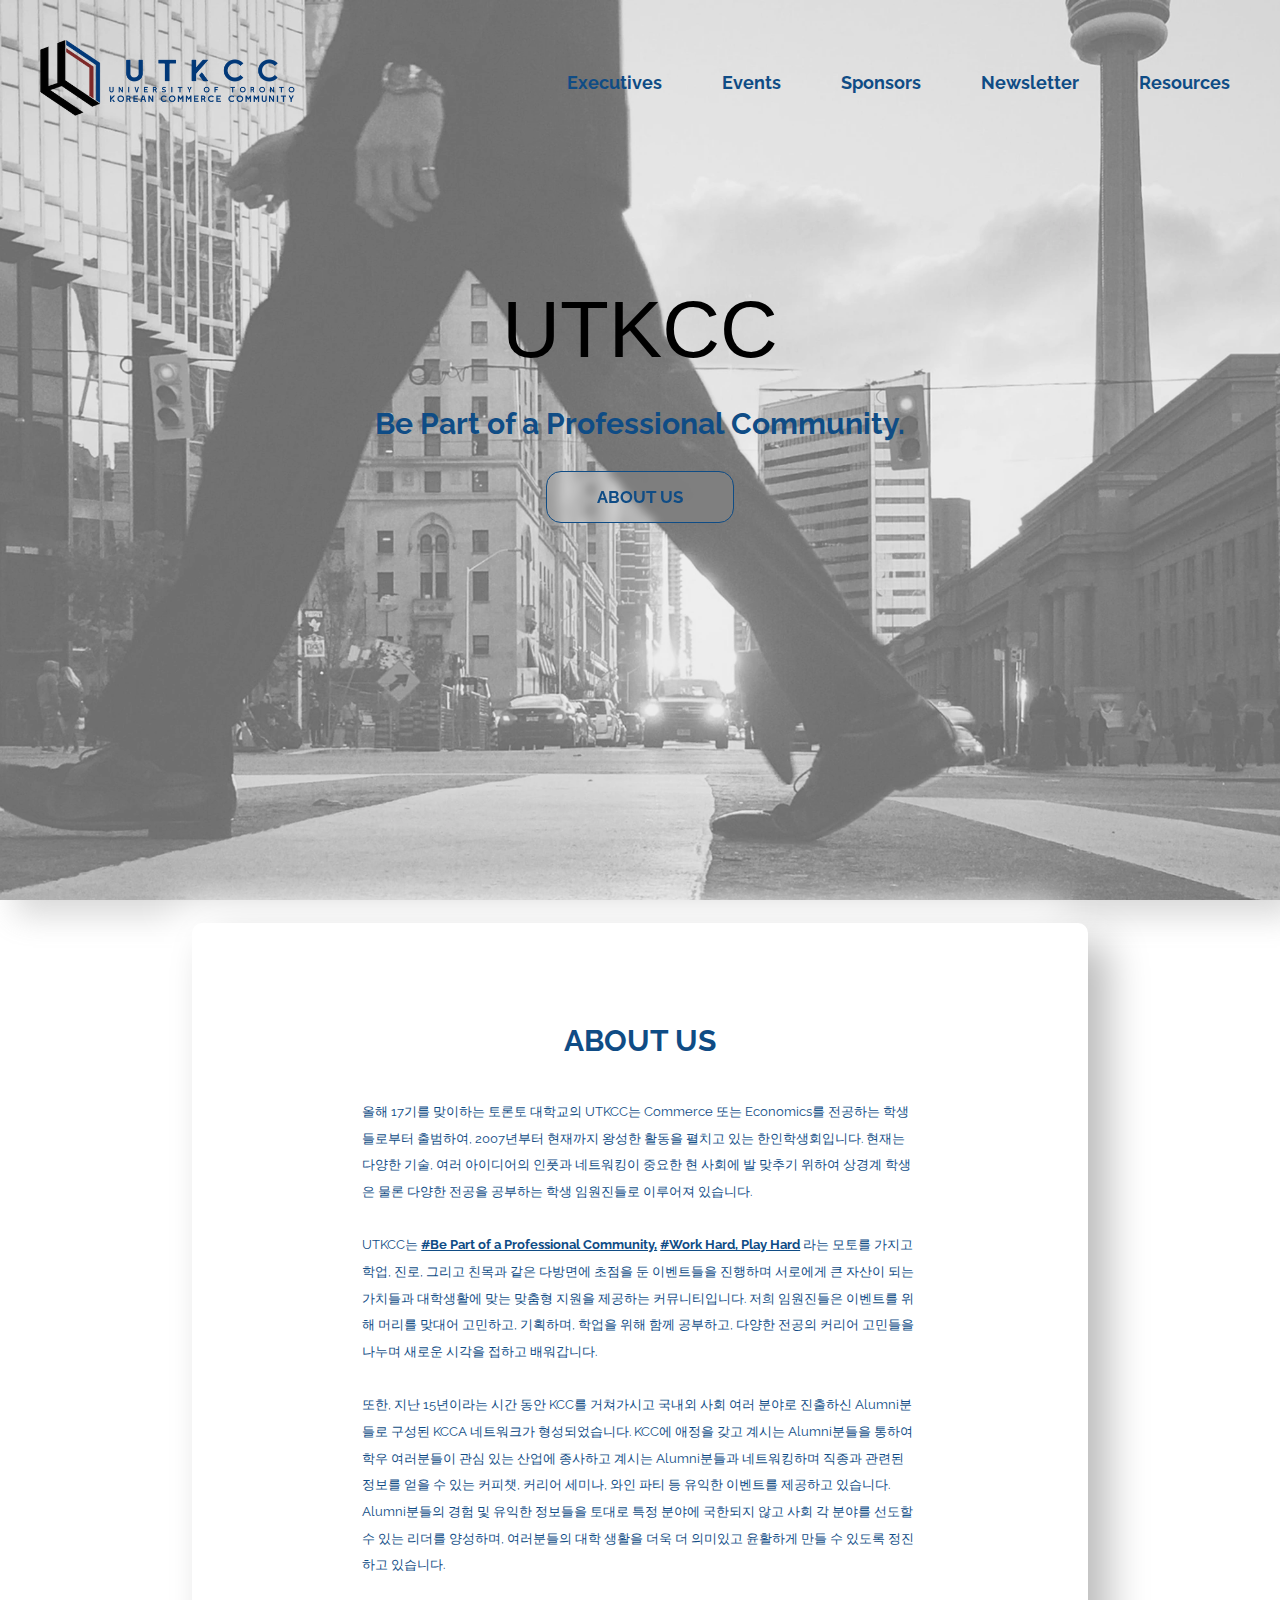
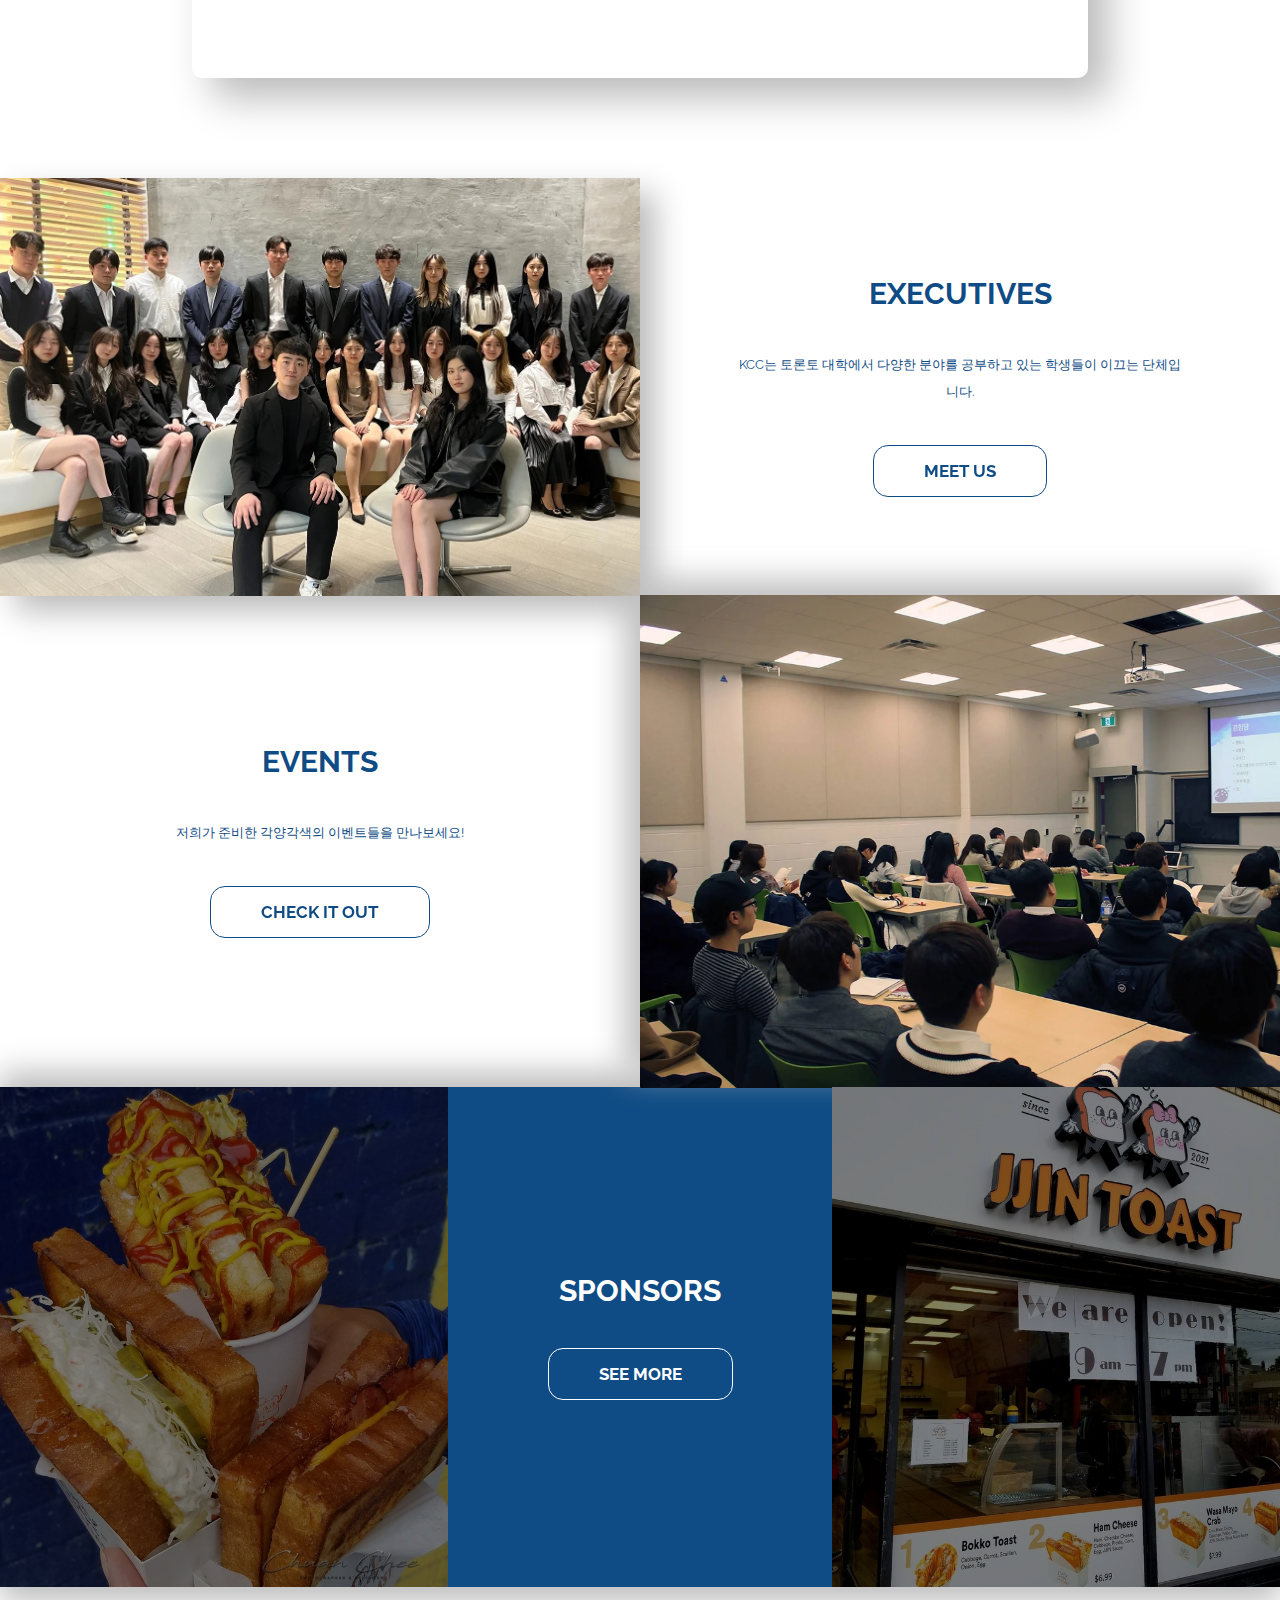
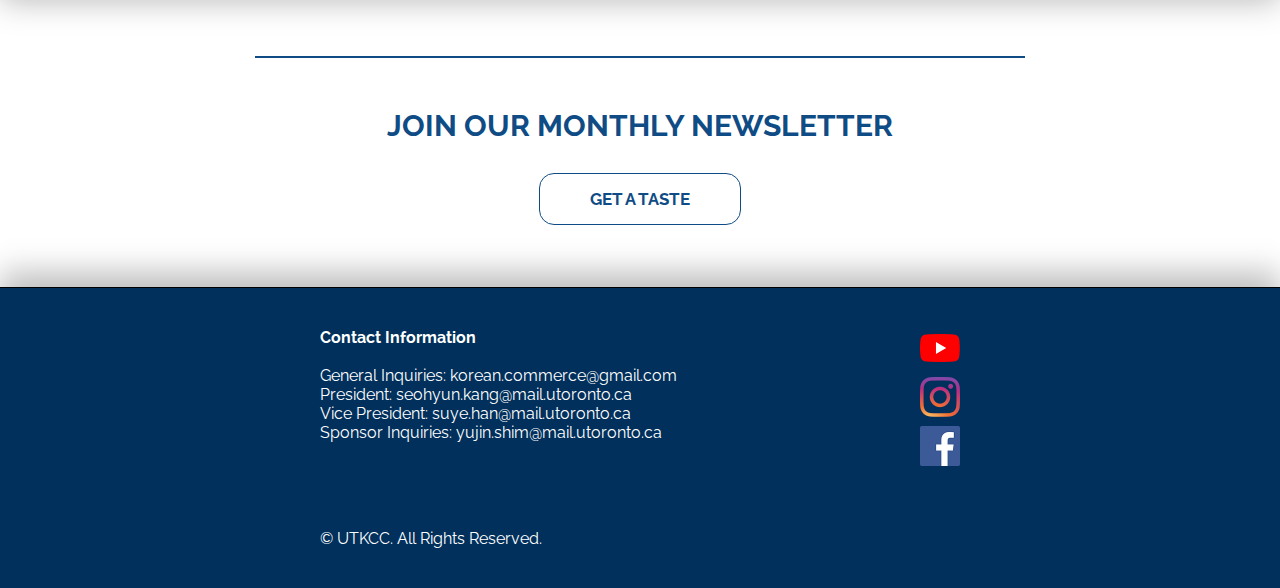
==== commit a0199ec7: "minor change: homepage is now active" ====
--- a/index.html
+++ b/index.html
@@ -93,7 +93,7 @@
         </nav>
       </header>
       <main id="main">
-        <article class="homepage slide inactive">
+        <article class="homepage slide active">
           <img
             class="main-bg"
             src="assets/navbar/img/main-bg.webp"
@@ -151,7 +151,7 @@
               <div class="item-left">
                 <img
                   class="grid-img"
-                  src="/assets/home/img/executives-2022.webp"
+                  src="./assets/home/img/executives-2022.webp"
                   alt="EXECUTIVES"
                   id="img-left"
                 />
@@ -189,7 +189,7 @@
               <div class="item-right">
                 <img
                   class="grid-img"
-                  src="/assets/home/img/events.png"
+                  src="./assets/home/img/events.png"
                   alt="EVENTS"
                   id="img-right"
                 />
@@ -201,12 +201,12 @@
                 <img
                   class="sponsor-photos"
                   id="left-front"
-                  src="/assets/sponsors/img/jjin1.jpg"
+                  src="./assets/sponsors/img/jjin1.jpg"
                 />
                 <img
                   class="sponsor-photos"
                   id="left-rear"
-                  src="/assets/sponsors/img/jjin1.jpg"
+                  src="./assets/sponsors/img/jjin1.jpg"
                 />
               </div>
               <div class="text-box vertical-center">
@@ -224,12 +224,12 @@
                 <img
                   class="sponsor-photos"
                   id="right-front"
-                  src="/assets/sponsors/img/jjin2.jpg"
+                  src="./assets/sponsors/img/jjin2.jpg"
                 />
                 <img
                   class="sponsor-photos"
                   id="right-rear"
-                  src="/assets/sponsors/img/jjin2.jpg"
+                  src="./assets/sponsors/img/jjin2.jpg"
                 />
               </div>
             </section>
@@ -267,12 +267,12 @@
             </div>
           </div>
         </article>
-        <article class="exec-President slide active">
+        <article class="exec-President slide inactive">
           <div class="subpage-title">Presidents</div>
           <div class="" id="dept-President">
             <div class="bio member-row">
               <div class="president-member">
-                <img src="assets/executives/exec-headshots/강서현.png" />
+                <img src=".assets/executives/exec-headshots/강서현.png" />
                 <div class="nameProgram">
                   <div class="name">강서현</div>
                   <div class="program">
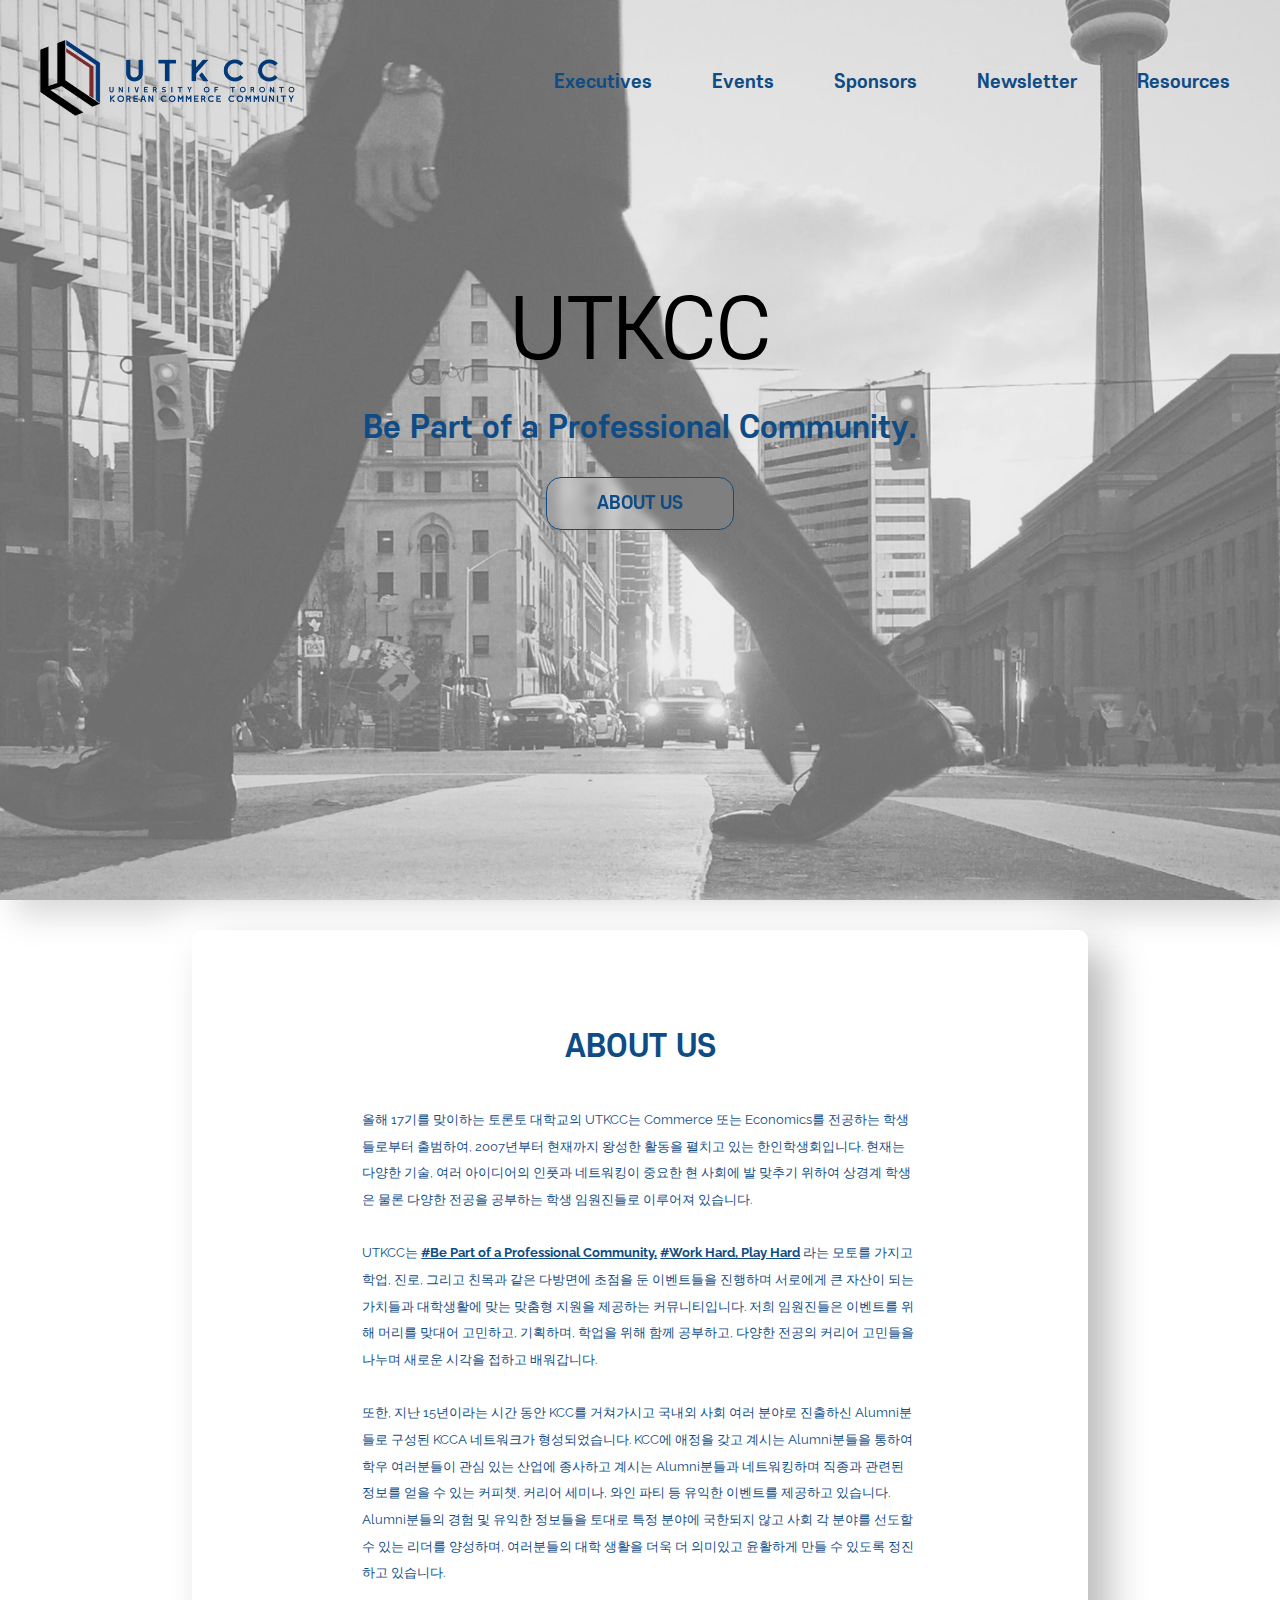
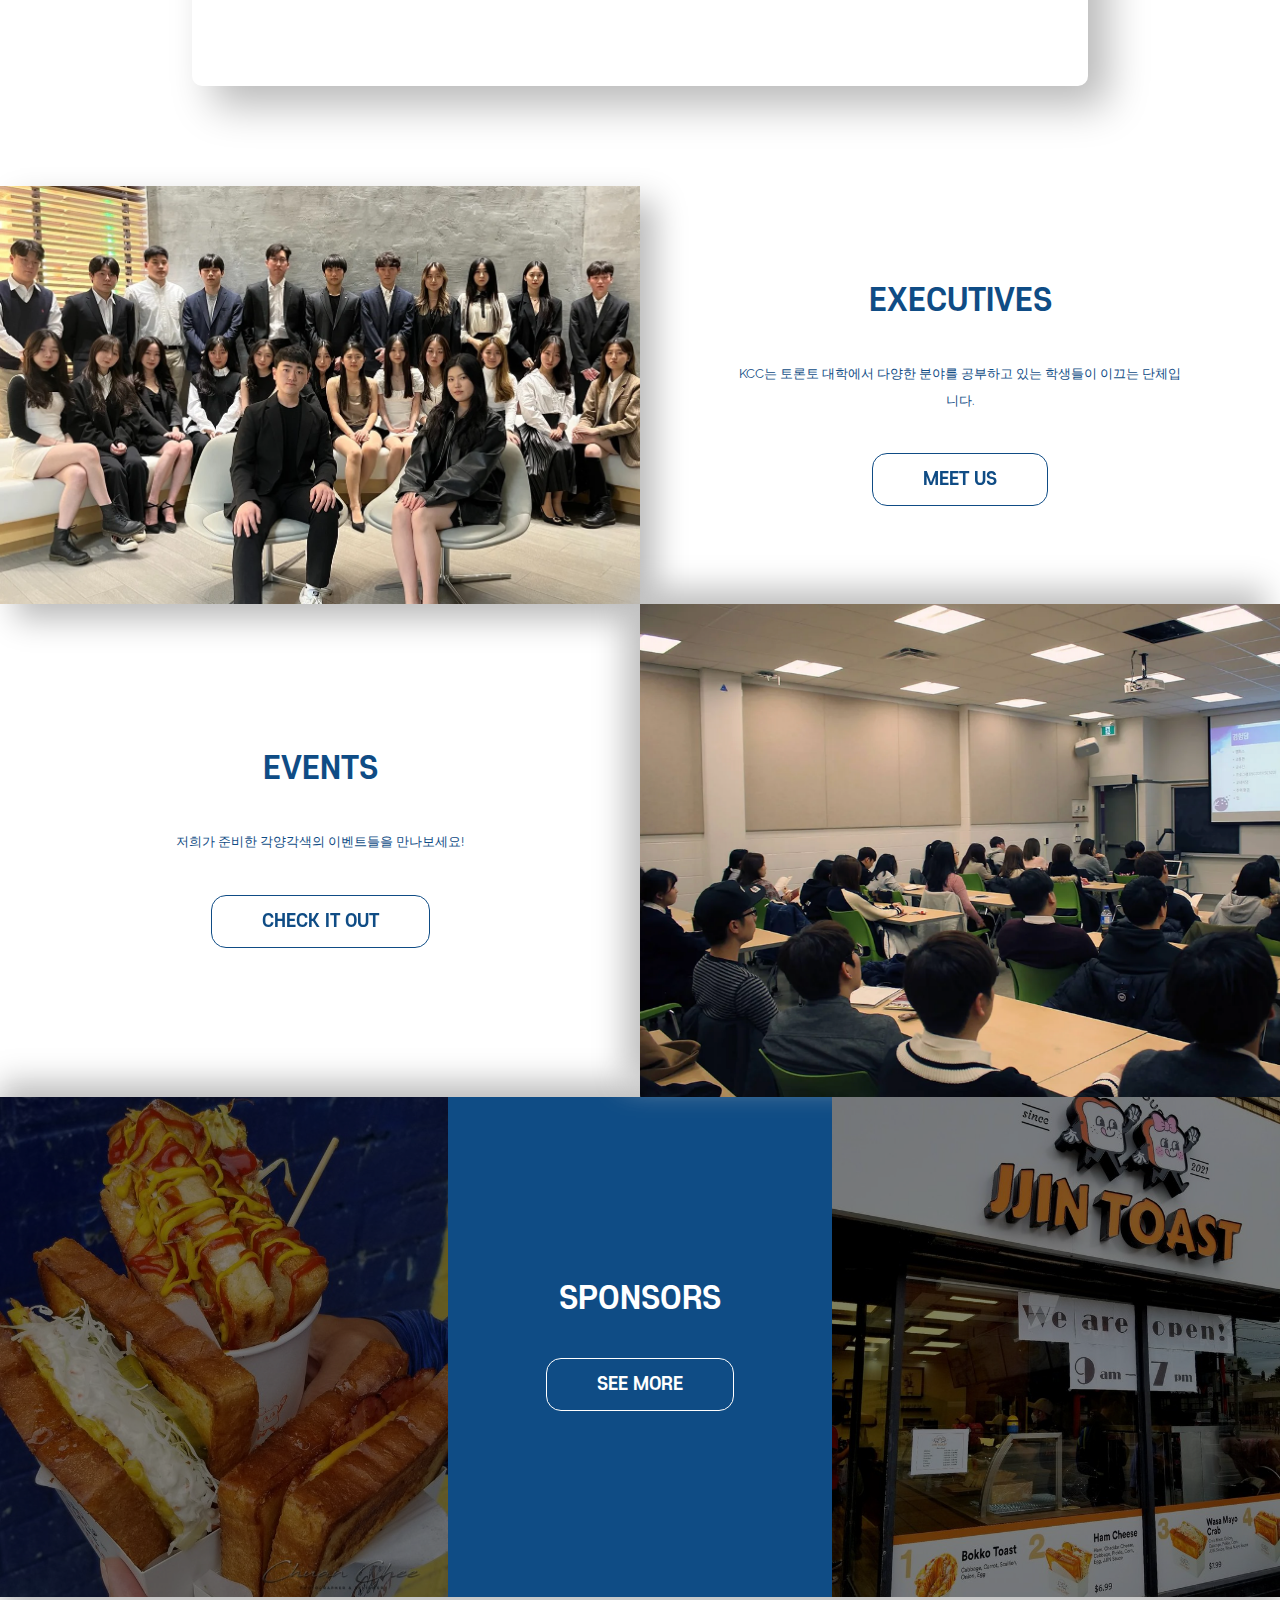
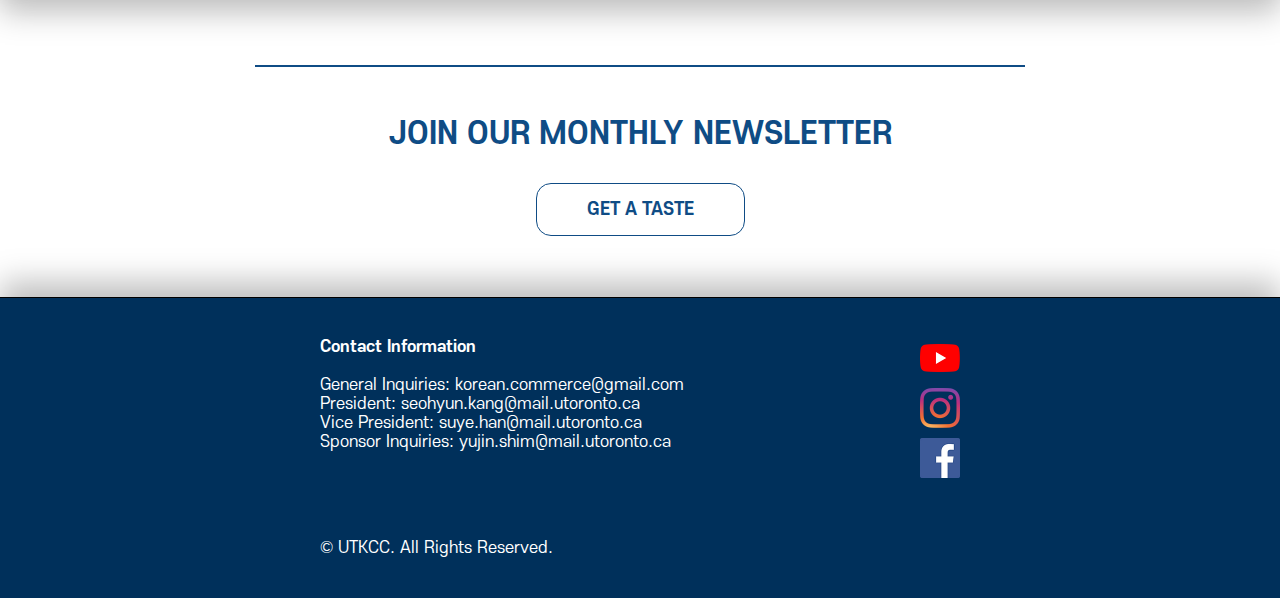
==== commit f856efaf: "add/updated font to s-core dream" ====
--- a/index.html
+++ b/index.html
@@ -272,7 +272,7 @@
           <div class="" id="dept-President">
             <div class="bio member-row">
               <div class="president-member">
-                <img src=".assets/executives/exec-headshots/강서현.png" />
+                <img src="./assets/executives/exec-headshots/강서현.png" />
                 <div class="nameProgram">
                   <div class="name">강서현</div>
                   <div class="program">
--- a/style.css
+++ b/style.css
@@ -1,7 +1,50 @@
 @font-face {
-  font-family: 'TrendSansW00-Four';
-  src: url('//db.onlinewebfonts.com/t/33ca94f43a53fc634323a6fe191ffd64.woff2')
-    format('woff2');
+  font-family: 'S-Core Dream';
+  font-style: normal;
+  src: url('./assets/fonts/S-Core_Dream_OTF/SCDream6.otf');
+  font-weight: 600;
+}
+
+@font-face {
+  font-family: 'S-Core Dream';
+  font-style: normal;
+  src: url('./assets/fonts/S-Core_Dream_OTF/SCDream6.otf');
+  font-weight: 600;
+}
+
+@font-face {
+  font-family: 'S-Core Dream';
+  font-style: normal;
+  src: url('./assets/fonts/S-Core_Dream_OTF/SCDream1.otf');
+  font-weight: 100;
+}
+
+@font-face {
+  font-family: 'S-Core Dream';
+  font-style: normal;
+  src: url('./assets/fonts/S-Core_Dream_OTF/SCDream2.otf');
+  font-weight: 200;
+}
+
+@font-face {
+  font-family: 'S-Core Dream';
+  font-style: normal;
+  src: url('./assets/fonts/S-Core_Dream_OTF/SCDream3.otf');
+  font-weight: 300;
+}
+
+@font-face {
+  font-family: 'S-Core Dream';
+  font-style: normal;
+  src: url('./assets/fonts/S-Core_Dream_OTF/SCDream4.otf');
+  font-weight: 400;
+}
+
+@font-face {
+  font-family: 'S-Core Dream';
+  font-style: normal;
+  src: url('./assets/fonts/S-Core_Dream_OTF/SCDream5.otf');
+  font-weight: 500;
 }
 
 /* CSS RESET */
@@ -44,8 +87,8 @@
   border: none;
   user-select: none;
   color: var(--main-theme-color);
-  font-family: 'Raleway', 'Franklin Gothic Medium', 'Arial Narrow', Arial,
-    sans-serif;
+  font-family: 'S-Core Dream', 'Raleway', 'Franklin Gothic Medium',
+    'Arial Narrow', Arial, sans-serif;
   -webkit-font-smoothing: antialiased;
   -moz-osx-font-smoothing: grayscale;
   user-select: none;
@@ -74,6 +117,11 @@
   font-size: 10pt;
   font-weight: 400;
   line-height: 2em;
+  /* text-align: justify; */
+}
+
+.centered-text {
+  text-align: center;
 }
 
 .vertical-center {
@@ -238,14 +286,13 @@
 }
 
 #title {
-  font-family: 'TrendSansW00-Four', 'arial';
+  font-family: 'S-Core Dream';
   font-size: 80px;
   color: #000;
   text-align: center;
 }
 
 #motto {
-  font-family: 'raleway';
   font-weight: bold;
   font-size: 30px;
   text-align: center;
@@ -627,7 +674,7 @@
 }
 
 .faq-question {
-  font-size: 20px;
+  font-size: 15px;
   color: #1d1d1d;
   cursor: pointer;
   padding: 30px 0;
